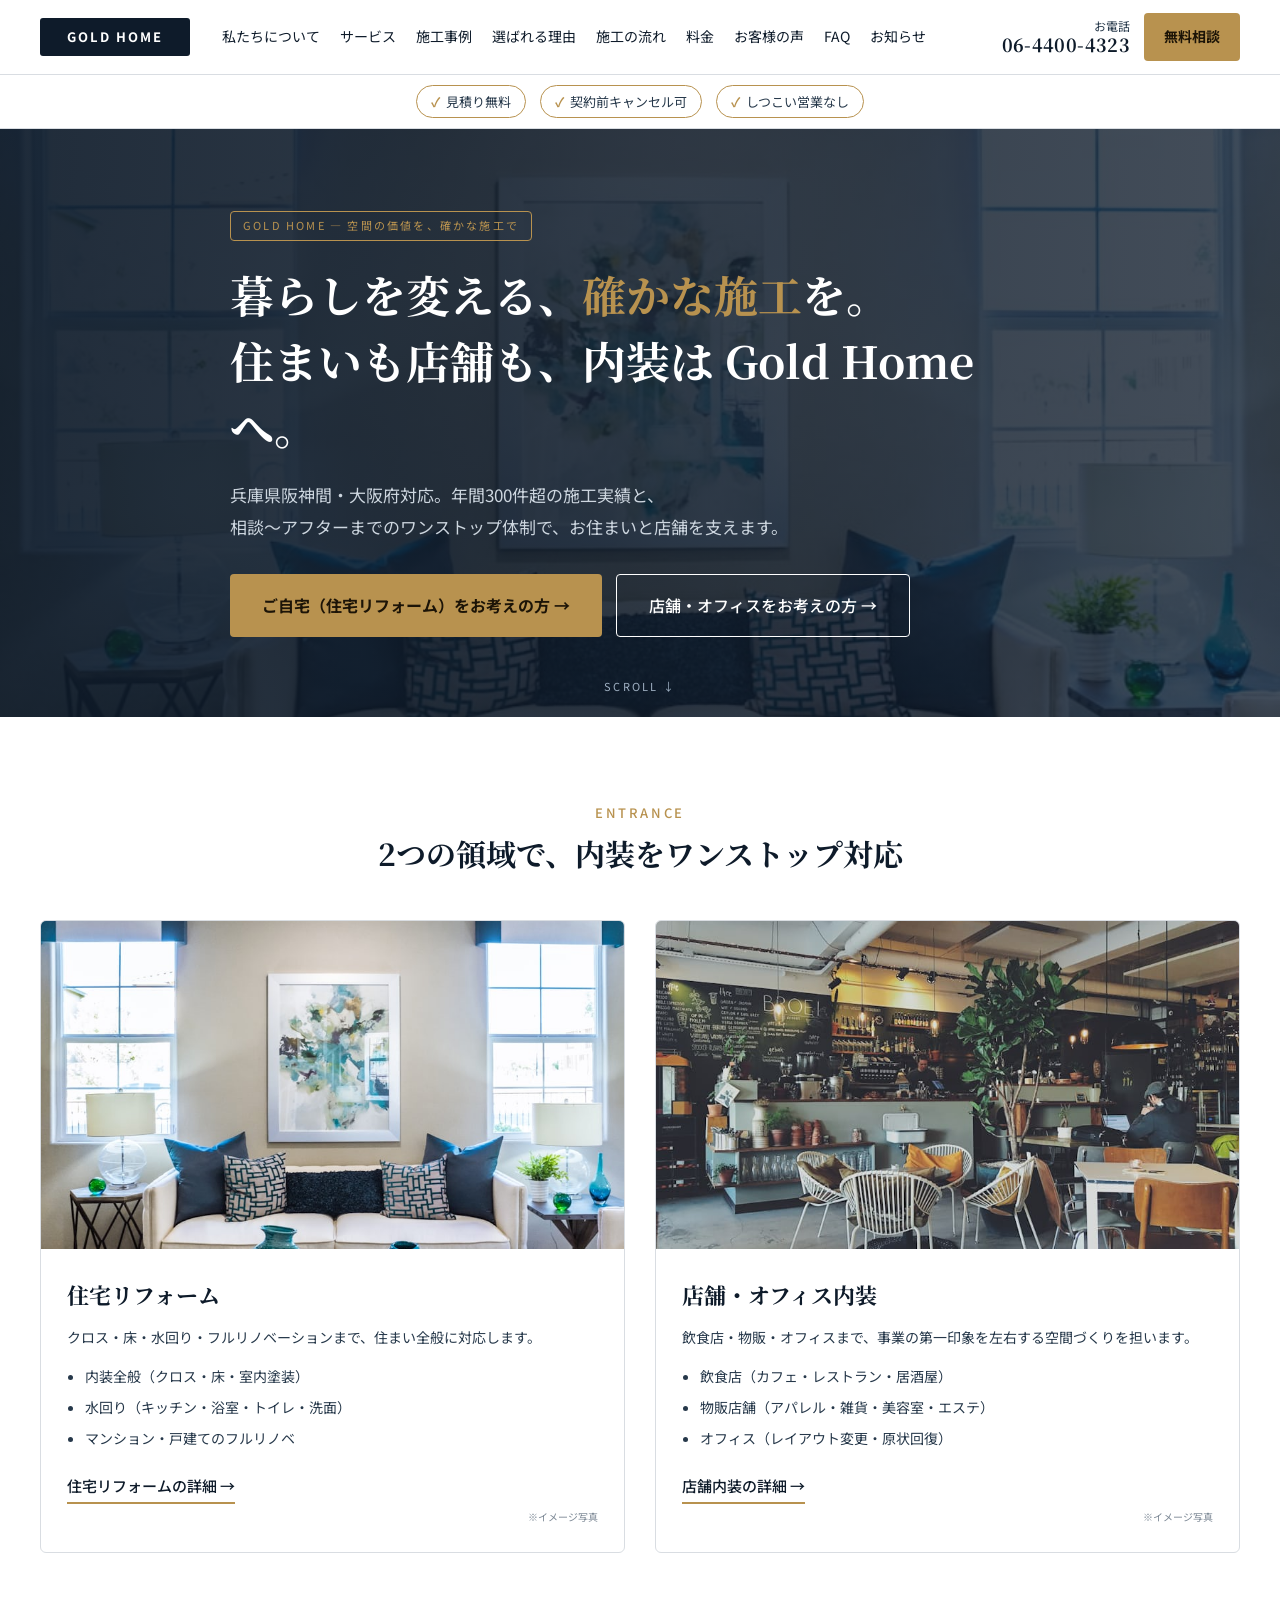
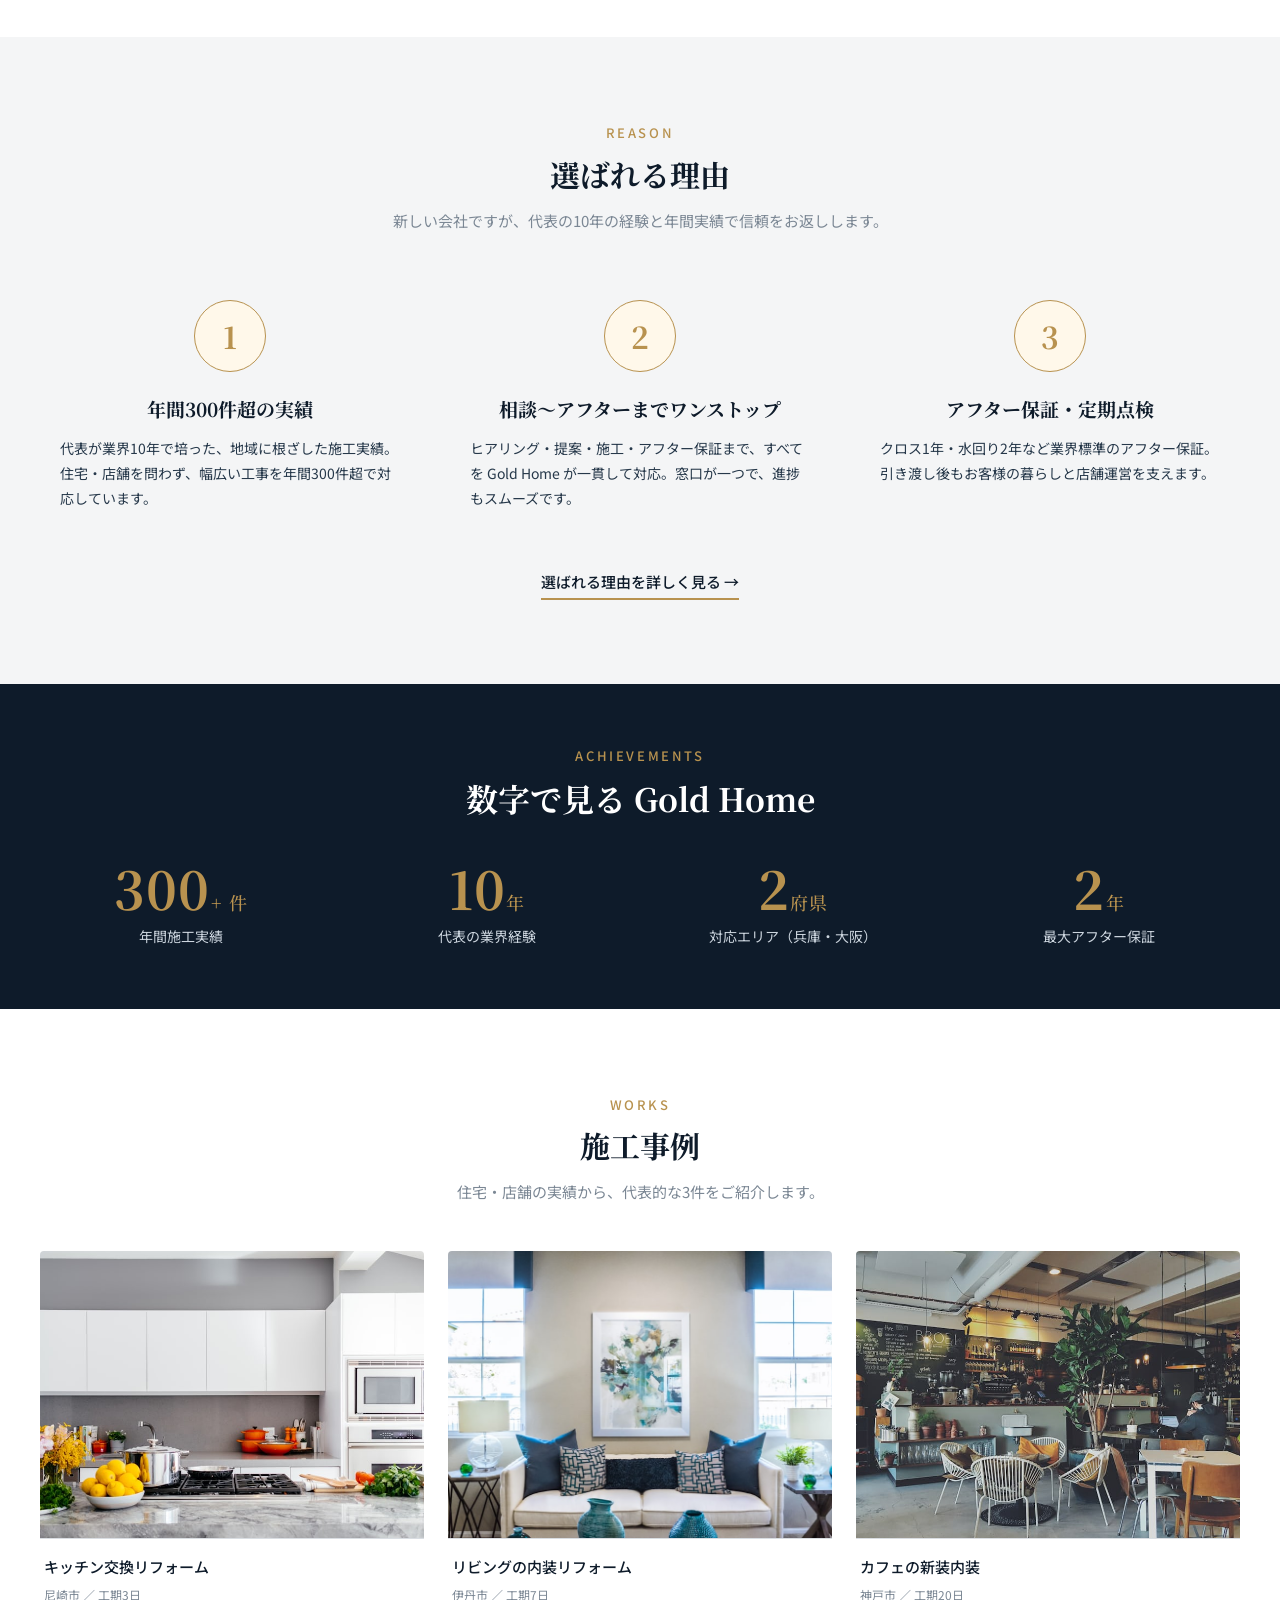
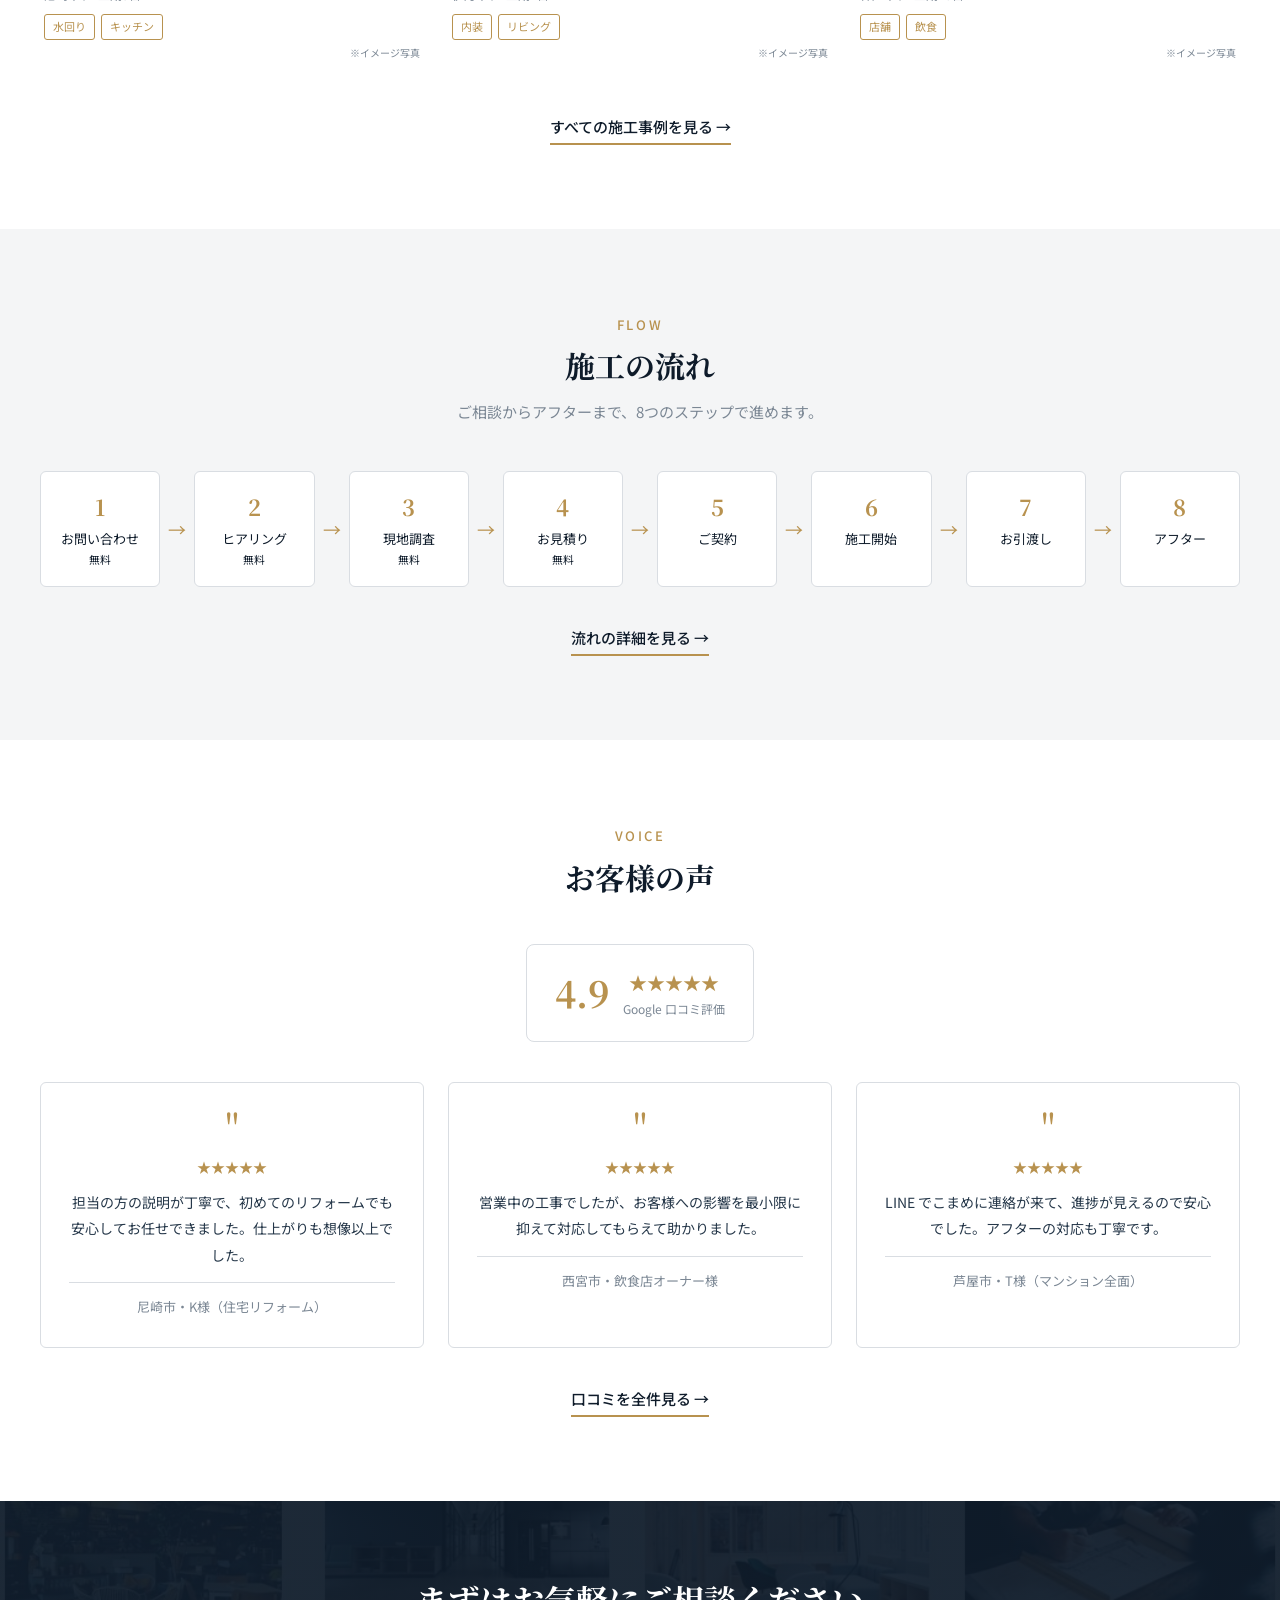
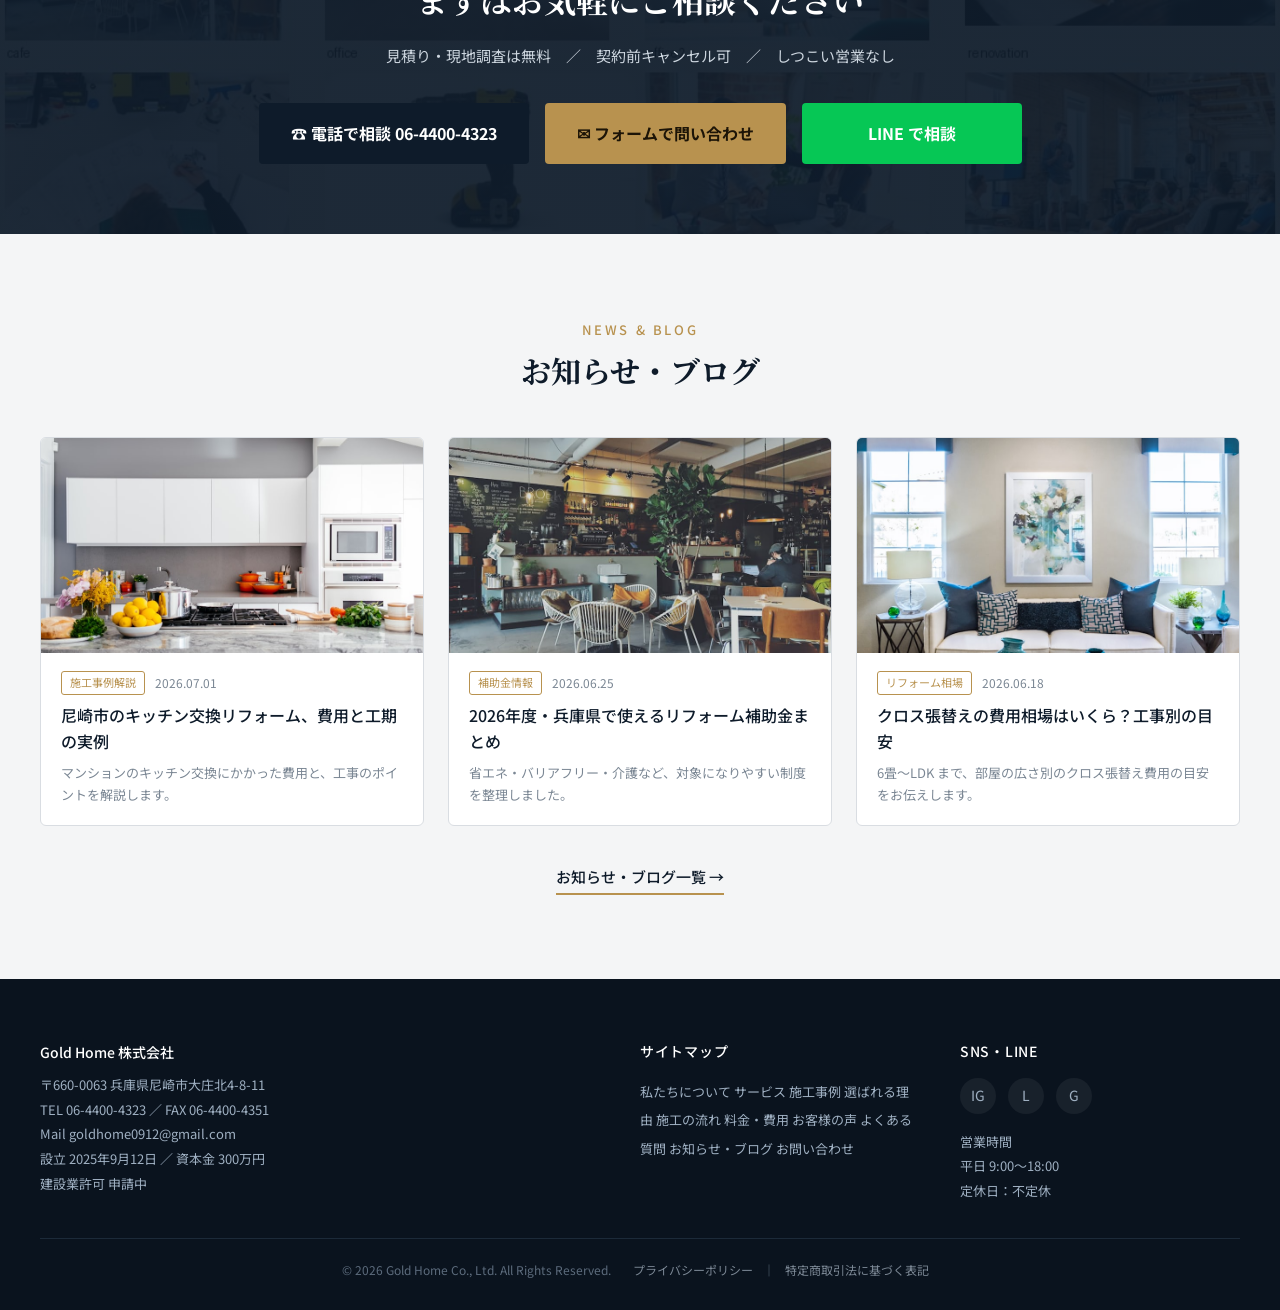
==== index.html @ e2e4e7e5 "Add Gold Home コーポレートサイト 初稿（13ページ） 案A「実績重厚型」デザインを採用し、ヒアリング結果をもとに以下の13ページを実装：  - TOP（index.html） — 玄関ペ" ====
<!DOCTYPE html>
<html lang="ja">
<head>
<meta charset="UTF-8">
<meta name="viewport" content="width=device-width, initial-scale=1.0">
<title>Gold Home株式会社｜兵庫・大阪の内装リフォーム｜年間300件の実績</title>
<meta name="description" content="尼崎・阪神間・大阪の住宅リフォーム／店舗内装。年間300件超の実績と、相談〜アフターまでワンストップ対応。無料相談・見積り。">
<link rel="preconnect" href="https://fonts.googleapis.com">
<link rel="preconnect" href="https://fonts.gstatic.com" crossorigin>
<link href="https://fonts.googleapis.com/css2?family=Noto+Sans+JP:wght@400;500;700&family=Noto+Serif+JP:wght@500;700&display=swap" rel="stylesheet">
<link rel="stylesheet" href="css/common.css">
</head>
<body>

<!-- ===== ヘッダー ===== -->
<header>
  <div class="wrap nav">
    <a href="index.html" class="logo">GOLD HOME</a>
    <ul>
      <li><a href="about.html">私たちについて</a></li>
      <li><a href="service.html">サービス</a></li>
      <li><a href="works.html">施工事例</a></li>
      <li><a href="reason.html">選ばれる理由</a></li>
      <li><a href="flow.html">施工の流れ</a></li>
      <li><a href="price.html">料金</a></li>
      <li><a href="voice.html">お客様の声</a></li>
      <li><a href="faq.html">FAQ</a></li>
      <li><a href="blog.html">お知らせ</a></li>
    </ul>
    <div class="right">
      <div class="tel">お電話<b>06-4400-4323</b></div>
      <a class="btn" href="contact.html">無料相談</a>
      <button class="hamburger" aria-label="メニュー">☰</button>
    </div>
  </div>
</header>
<div class="badges"><div class="wrap"><span class="badge">見積り無料</span><span class="badge">契約前キャンセル可</span><span class="badge">しつこい営業なし</span></div></div>

<!-- ===== ① Hero ===== -->
<section class="hero">
  <div class="bg" style="background-image:url('images/01_hero/hero_A_住宅リビング_主候補.jpg')"></div>
  <div class="wrap inner">
    <span class="tag">GOLD HOME — 空間の価値を、確かな施工で</span>
    <h1 class="serif">暮らしを変える、<span>確かな施工</span>を。<br>住まいも店舗も、内装は Gold Home へ。</h1>
    <p>兵庫県阪神間・大阪府対応。年間300件超の施工実績と、<br>相談〜アフターまでのワンストップ体制で、お住まいと店舗を支えます。</p>
    <div class="cta">
      <a class="btn lg" href="service.html#residential">ご自宅（住宅リフォーム）をお考えの方 →</a>
      <a class="btn ghost lg" href="service.html#commercial">店舗・オフィスをお考えの方 →</a>
    </div>
  </div>
  <div class="scrollcue">SCROLL ↓</div>
</section>

<!-- ===== ② 2つの入口ナビ ===== -->
<section class="blk">
  <div class="wrap">
    <div class="head"><span class="en">ENTRANCE</span><h2 class="serif">2つの領域で、内装をワンストップ対応</h2></div>
    <div class="grid2">
      <a href="service.html#residential" class="svc" style="display:block;color:inherit">
        <img src="images/04_service/service_住宅_カバー.jpg" alt="住宅リフォームのイメージ">
        <div class="body">
          <h3>住宅リフォーム</h3>
          <p>クロス・床・水回り・フルリノベーションまで、住まい全般に対応します。</p>
          <ul>
            <li>内装全般（クロス・床・室内塗装）</li>
            <li>水回り（キッチン・浴室・トイレ・洗面）</li>
            <li>マンション・戸建てのフルリノベ</li>
          </ul>
          <span class="link-more">住宅リフォームの詳細 →</span>
          <em class="img-note">※イメージ写真</em>
        </div>
      </a>
      <a href="service.html#commercial" class="svc" style="display:block;color:inherit">
        <img src="images/04_service/service_店舗_カバー.jpg" alt="店舗内装のイメージ">
        <div class="body">
          <h3>店舗・オフィス内装</h3>
          <p>飲食店・物販・オフィスまで、事業の第一印象を左右する空間づくりを担います。</p>
          <ul>
            <li>飲食店（カフェ・レストラン・居酒屋）</li>
            <li>物販店舗（アパレル・雑貨・美容室・エステ）</li>
            <li>オフィス（レイアウト変更・原状回復）</li>
          </ul>
          <span class="link-more">店舗内装の詳細 →</span>
          <em class="img-note">※イメージ写真</em>
        </div>
      </a>
    </div>
  </div>
</section>

<!-- ===== ③ 選ばれる理由ダイジェスト ===== -->
<section class="blk alt">
  <div class="wrap">
    <div class="head"><span class="en">REASON</span><h2 class="serif">選ばれる理由</h2><p>新しい会社ですが、代表の10年の経験と年間実績で信頼をお返しします。</p></div>
    <div class="reasons">
      <div class="reason">
        <div class="ic">1</div>
        <h3>年間300件超の実績</h3>
        <p>代表が業界10年で培った、地域に根ざした施工実績。住宅・店舗を問わず、幅広い工事を年間300件超で対応しています。</p>
      </div>
      <div class="reason">
        <div class="ic">2</div>
        <h3>相談〜アフターまでワンストップ</h3>
        <p>ヒアリング・提案・施工・アフター保証まで、すべてを Gold Home が一貫して対応。窓口が一つで、進捗もスムーズです。</p>
      </div>
      <div class="reason">
        <div class="ic">3</div>
        <h3>アフター保証・定期点検</h3>
        <p>クロス1年・水回り2年など業界標準のアフター保証。引き渡し後もお客様の暮らしと店舗運営を支えます。</p>
      </div>
    </div>
    <div class="tc mt-lg"><a class="link-more" href="reason.html">選ばれる理由を詳しく見る →</a></div>
  </div>
</section>

<!-- ===== ④ 数字で見る Gold Home ===== -->
<section class="cta-block" style="padding:60px 0">
  <div class="wrap" style="text-align:center">
    <div class="head" style="margin-bottom:38px"><span class="en">ACHIEVEMENTS</span><h2 class="serif">数字で見る Gold Home</h2></div>
    <div class="stats">
      <div><div class="n">300<small>+ 件</small></div><div class="l">年間施工実績</div></div>
      <div><div class="n">10<small>年</small></div><div class="l">代表の業界経験</div></div>
      <div><div class="n">2<small>府県</small></div><div class="l">対応エリア（兵庫・大阪）</div></div>
      <div><div class="n">2<small>年</small></div><div class="l">最大アフター保証</div></div>
    </div>
  </div>
</section>

<!-- ===== ⑤ 施工事例ピックアップ ===== -->
<section class="blk">
  <div class="wrap">
    <div class="head"><span class="en">WORKS</span><h2 class="serif">施工事例</h2><p>住宅・店舗の実績から、代表的な3件をご紹介します。</p></div>
    <div class="grid3">
      <a href="works.html" class="work">
        <img src="images/02_works_住宅/works_住宅01_キッチンリフォーム.jpg" alt="キッチンリフォーム事例">
        <div class="cap">
          <b>キッチン交換リフォーム</b>
          <div class="meta">尼崎市 ／ 工期3日</div>
          <div class="tags"><span>水回り</span><span>キッチン</span></div>
          <em class="img-note">※イメージ写真</em>
        </div>
      </a>
      <a href="works.html" class="work">
        <img src="images/02_works_住宅/works_住宅04_リビング内装.jpg" alt="リビング内装事例">
        <div class="cap">
          <b>リビングの内装リフォーム</b>
          <div class="meta">伊丹市 ／ 工期7日</div>
          <div class="tags"><span>内装</span><span>リビング</span></div>
          <em class="img-note">※イメージ写真</em>
        </div>
      </a>
      <a href="works.html" class="work">
        <img src="images/03_works_店舗/works_店舗01_カフェ内装.jpg" alt="カフェ内装事例">
        <div class="cap">
          <b>カフェの新装内装</b>
          <div class="meta">神戸市 ／ 工期20日</div>
          <div class="tags"><span>店舗</span><span>飲食</span></div>
          <em class="img-note">※イメージ写真</em>
        </div>
      </a>
    </div>
    <div class="tc mt-lg"><a class="link-more" href="works.html">すべての施工事例を見る →</a></div>
  </div>
</section>

<!-- ===== ⑥ 施工の流れダイジェスト ===== -->
<section class="blk alt">
  <div class="wrap">
    <div class="head"><span class="en">FLOW</span><h2 class="serif">施工の流れ</h2><p>ご相談からアフターまで、8つのステップで進めます。</p></div>
    <div class="flow-mini">
      <div class="step"><span class="no">1</span>お問い合わせ<br><small>無料</small></div><div class="arw">→</div>
      <div class="step"><span class="no">2</span>ヒアリング<br><small>無料</small></div><div class="arw">→</div>
      <div class="step"><span class="no">3</span>現地調査<br><small>無料</small></div><div class="arw">→</div>
      <div class="step"><span class="no">4</span>お見積り<br><small>無料</small></div><div class="arw">→</div>
      <div class="step"><span class="no">5</span>ご契約</div><div class="arw">→</div>
      <div class="step"><span class="no">6</span>施工開始</div><div class="arw">→</div>
      <div class="step"><span class="no">7</span>お引渡し</div><div class="arw">→</div>
      <div class="step"><span class="no">8</span>アフター</div>
    </div>
    <div class="tc mt-lg"><a class="link-more" href="flow.html">流れの詳細を見る →</a></div>
  </div>
</section>

<!-- ===== ⑦ お客様の声抜粋 ===== -->
<section class="blk">
  <div class="wrap tc">
    <div class="head"><span class="en">VOICE</span><h2 class="serif">お客様の声</h2></div>
    <div class="g-rating">
      <span class="score">4.9</span>
      <div>
        <div class="stars">★★★★★</div>
        <div class="lbl">Google 口コミ評価</div>
      </div>
    </div>
    <div class="grid3">
      <div class="voice">
        <div class="q">"</div>
        <div class="stars">★★★★★</div>
        <p>担当の方の説明が丁寧で、初めてのリフォームでも安心してお任せできました。仕上がりも想像以上でした。</p>
        <div class="who">尼崎市・K様（住宅リフォーム）</div>
      </div>
      <div class="voice">
        <div class="q">"</div>
        <div class="stars">★★★★★</div>
        <p>営業中の工事でしたが、お客様への影響を最小限に抑えて対応してもらえて助かりました。</p>
        <div class="who">西宮市・飲食店オーナー様</div>
      </div>
      <div class="voice">
        <div class="q">"</div>
        <div class="stars">★★★★★</div>
        <p>LINE でこまめに連絡が来て、進捗が見えるので安心でした。アフターの対応も丁寧です。</p>
        <div class="who">芦屋市・T様（マンション全面）</div>
      </div>
    </div>
    <div class="mt-lg"><a class="link-more" href="voice.html">口コミを全件見る →</a></div>
  </div>
</section>

<!-- ===== ⑧ 大型CTAブロック ===== -->
<section class="cta-block">
  <div class="bg" style="background-image:url('images/07_contact/contact_CTAブロック背景.jpg')"></div>
  <div class="wrap">
    <h2>まずはお気軽にご相談ください</h2>
    <p class="sub">見積り・現地調査は無料　／　契約前キャンセル可　／　しつこい営業なし</p>
    <div class="row">
      <a class="btn dk lg" href="tel:0664004323">☎ 電話で相談 06-4400-4323</a>
      <a class="btn lg" href="contact.html">✉ フォームで問い合わせ</a>
      <a class="btn line lg" href="#" onclick="return false">LINE で相談</a>
    </div>
  </div>
</section>

<!-- ===== ⑨ お知らせ最新3件 ===== -->
<section class="blk alt">
  <div class="wrap">
    <div class="head"><span class="en">NEWS & BLOG</span><h2 class="serif">お知らせ・ブログ</h2></div>
    <div class="grid3">
      <a href="blog.html" class="post">
        <div class="ph" style="background:url('images/02_works_住宅/works_住宅01_キッチンリフォーム.jpg') center/cover"></div>
        <div class="body">
          <div class="meta"><span class="cat">施工事例解説</span><span>2026.07.01</span></div>
          <h3>尼崎市のキッチン交換リフォーム、費用と工期の実例</h3>
          <p>マンションのキッチン交換にかかった費用と、工事のポイントを解説します。</p>
        </div>
      </a>
      <a href="blog.html" class="post">
        <div class="ph" style="background:url('images/03_works_店舗/works_店舗01_カフェ内装.jpg') center/cover"></div>
        <div class="body">
          <div class="meta"><span class="cat">補助金情報</span><span>2026.06.25</span></div>
          <h3>2026年度・兵庫県で使えるリフォーム補助金まとめ</h3>
          <p>省エネ・バリアフリー・介護など、対象になりやすい制度を整理しました。</p>
        </div>
      </a>
      <a href="blog.html" class="post">
        <div class="ph" style="background:url('images/02_works_住宅/works_住宅04_リビング内装.jpg') center/cover"></div>
        <div class="body">
          <div class="meta"><span class="cat">リフォーム相場</span><span>2026.06.18</span></div>
          <h3>クロス張替えの費用相場はいくら？工事別の目安</h3>
          <p>6畳〜LDK まで、部屋の広さ別のクロス張替え費用の目安をお伝えします。</p>
        </div>
      </a>
    </div>
    <div class="tc mt-lg"><a class="link-more" href="blog.html">お知らせ・ブログ一覧 →</a></div>
  </div>
</section>

<!-- ===== フッター ===== -->
<footer>
  <div class="wrap">
    <div class="fcols">
      <div class="co">
        <b>Gold Home 株式会社</b>
        〒660-0063 兵庫県尼崎市大庄北4-8-11<br>
        TEL 06-4400-4323 ／ FAX 06-4400-4351<br>
        Mail goldhome0912@gmail.com<br>
        設立 2025年9月12日 ／ 資本金 300万円<br>
        建設業許可 申請中
      </div>
      <div>
        <h4>サイトマップ</h4>
        <a href="about.html">私たちについて</a>
        <a href="service.html">サービス</a>
        <a href="works.html">施工事例</a>
        <a href="reason.html">選ばれる理由</a>
        <a href="flow.html">施工の流れ</a>
        <a href="price.html">料金・費用</a>
        <a href="voice.html">お客様の声</a>
        <a href="faq.html">よくある質問</a>
        <a href="blog.html">お知らせ・ブログ</a>
        <a href="contact.html">お問い合わせ</a>
      </div>
      <div>
        <h4>SNS・LINE</h4>
        <div class="sns">
          <a href="#" aria-label="Instagram">IG</a>
          <a href="#" aria-label="LINE">L</a>
          <a href="#" aria-label="Google">G</a>
        </div>
        <p style="margin-top:16px;line-height:1.9">営業時間<br>平日 9:00〜18:00<br>定休日：不定休</p>
      </div>
    </div>
    <div class="copy">© 2026 Gold Home Co., Ltd. All Rights Reserved.　<a href="privacy.html">プライバシーポリシー</a>｜<a href="tokutei.html">特定商取引法に基づく表記</a></div>
  </div>
</footer>

<!-- ===== スマホ追従CTAバー ===== -->
<div class="mobile-cta">
  <div class="row">
    <a href="tel:0664004323"><b>☎</b>電話</a>
    <a href="#" class="line" onclick="return false"><b>L</b>LINE</a>
    <a href="contact.html" class="form"><b>✉</b>フォーム</a>
  </div>
</div>

</body>
</html>
---- css/common.css ----
/* ==========================================================================
   Gold Home 株式会社 コーポレートサイト 共通スタイル
   案A 実績重厚型（ダークネイビー × シャンパンゴールド × 和文セリフ）
   ========================================================================== */

/* -------------------------- 1. CSS 変数 ---------------------------------- */
:root{
  --ink:      #0e1b2a;
  --ink2:     #26384a;
  --ink3:     #0a131e;
  --gold:     #b8924f;
  --gold-lt:  #d4b075;
  --line:     #d9dde2;
  --ph:       #e7e9ec;
  --ph2:      #dfe2e6;
  --muted:    #7b8794;
  --bg:       #ffffff;
  --bg-alt:   #f4f5f6;
  --line-fw: 'Noto Sans JP', 'Hiragino Kaku Gothic ProN', 'Yu Gothic', sans-serif;
  --serif-fw: 'Noto Serif JP', 'Hiragino Mincho ProN', 'Yu Mincho', serif;
  --wrap:     1280px;
  --pad-sec-pc: 84px;
  --pad-sec-sp: 54px;
  --header-h: 74px;
}

/* -------------------------- 2. リセット ---------------------------------- */
*{box-sizing:border-box;margin:0;padding:0}
html{scroll-behavior:smooth}
body{
  font-family:var(--line-fw);
  color:var(--ink);
  background:var(--bg);
  line-height:1.8;
  font-size:16px;
  -webkit-font-smoothing:antialiased;
  padding-bottom:0;
}
img{max-width:100%;display:block;height:auto}
a{color:inherit;text-decoration:none}
ul,ol{list-style:none}
button{cursor:pointer;font-family:inherit;border:none;background:none}
.serif{font-family:var(--serif-fw)}
.gold{color:var(--gold)}

/* -------------------------- 3. コンテナ ---------------------------------- */
.wrap{max-width:var(--wrap);margin:0 auto;padding:0 40px}

/* -------------------------- 4. ヘッダー ---------------------------------- */
header{
  position:sticky;top:0;z-index:30;
  background:var(--bg);border-bottom:1px solid var(--line);
}
.nav{display:flex;align-items:center;gap:24px;height:var(--header-h)}
.logo{
  width:150px;height:38px;
  background:var(--ink);color:#fff;
  display:flex;align-items:center;justify-content:center;
  font-size:13px;letter-spacing:.15em;font-weight:700;
  border-radius:3px;
}
.nav ul{display:flex;gap:20px;margin-left:8px;font-size:14px}
.nav ul a{transition:color .2s}
.nav ul a:hover{color:var(--gold)}
.nav .right{margin-left:auto;display:flex;align-items:center;gap:14px}
.tel{font-size:12px;color:var(--ink2);text-align:right;line-height:1.3}
.tel b{font-size:18px;font-family:var(--serif-fw);letter-spacing:.02em;display:block;color:var(--ink)}

/* -------------------------- 5. ボタン ------------------------------------ */
.btn{
  display:inline-flex;align-items:center;justify-content:center;gap:6px;
  background:var(--gold);color:#1c1407;font-weight:700;font-size:14px;
  padding:11px 20px;border-radius:4px;text-decoration:none;
  transition:background .2s,transform .1s;
}
.btn:hover{background:var(--gold-lt);transform:translateY(-1px)}
.btn.dk{background:var(--ink);color:#fff}
.btn.dk:hover{background:var(--ink2)}
.btn.ghost{background:transparent;border:1px solid #fff;color:#fff;font-weight:500}
.btn.ghost:hover{background:rgba(255,255,255,.1);transform:none}
.btn.line{background:#06c755;color:#fff}
.btn.line:hover{background:#05b34c}
.btn.lg{font-size:16px;padding:16px 32px}

/* -------------------------- 6. 安心バッジ帯 ------------------------------ */
.badges{background:var(--bg);border-bottom:1px solid var(--line);padding:10px 0}
.badges .wrap{display:flex;gap:14px;justify-content:center;flex-wrap:wrap}
.badge{
  display:inline-flex;align-items:center;gap:6px;
  font-size:13px;color:var(--ink2);
  border:1px solid var(--gold);border-radius:20px;
  padding:4px 14px;background:#fff;
}
.badge::before{content:"✓";color:var(--gold);font-weight:700}

/* -------------------------- 7. パンくずリスト ---------------------------- */
.crumb{background:var(--bg-alt);padding:10px 0}
.crumb .wrap{display:flex;gap:8px;font-size:13px;color:var(--muted)}
.crumb a{color:var(--muted)}
.crumb a:hover{color:var(--ink)}
.crumb .sep{color:var(--line)}

/* -------------------------- 8. セクション -------------------------------- */
section.blk{background:var(--bg);padding:var(--pad-sec-pc) 0}
section.blk.alt{background:var(--bg-alt)}
section.blk.dk{background:var(--ink);color:#fff}

.head{text-align:center;margin-bottom:46px}
.head .en{display:block;color:var(--gold);font-size:13px;letter-spacing:.2em;margin-bottom:8px;font-weight:500}
.head h2{font-size:30px;font-weight:700;font-family:var(--serif-fw);line-height:1.4}
.head p{margin-top:12px;color:var(--muted);font-size:15px}
.dk .head h2,.dk h3{color:#fff}

/* -------------------------- 9. Hero ------------------------------------- */
.hero{
  position:relative;background:var(--ink);color:#fff;
  min-height:560px;display:flex;align-items:center;overflow:hidden;
}
.hero .bg{
  position:absolute;inset:0;
  background-size:cover;background-position:center;
  opacity:.5;
}
.hero::after{
  content:"";position:absolute;inset:0;
  background:linear-gradient(90deg,rgba(14,27,42,.85) 0%,rgba(14,27,42,.55) 100%);
  z-index:1;
}
.hero .inner{position:relative;z-index:2;padding:80px 0;max-width:820px}
.hero .tag{display:inline-block;font-size:11px;letter-spacing:.2em;color:var(--gold);border:1px solid var(--gold);border-radius:4px;padding:4px 12px;margin-bottom:20px}
.hero h1{font-size:44px;line-height:1.5;font-weight:700;margin-bottom:20px;font-family:var(--serif-fw)}
.hero h1 span{color:var(--gold)}
.hero p{font-size:17px;color:#cdd6df;margin-bottom:30px;line-height:1.9}
.hero .cta{display:flex;gap:14px;flex-wrap:wrap}
.scrollcue{position:absolute;bottom:20px;left:50%;transform:translateX(-50%);font-size:11px;color:#9fb0c2;z-index:2;letter-spacing:.2em}

/* -------------------------- 10. 下層ページ ヘッダー --------------------- */
.page-head{background:var(--ink);color:#fff;padding:60px 0 50px;text-align:center}
.page-head .en{display:block;color:var(--gold);font-size:13px;letter-spacing:.2em;margin-bottom:10px}
.page-head h1{font-family:var(--serif-fw);font-size:36px;font-weight:700}
.page-head p{color:#cdd6df;margin-top:14px;font-size:15px}

/* -------------------------- 11. カード系（事例・サービス） -------------- */
.tabs{display:flex;gap:10px;justify-content:center;margin-bottom:28px;flex-wrap:wrap}
.tabs button{
  font-size:14px;padding:8px 22px;
  border:1px solid var(--line);border-radius:30px;
  color:var(--muted);background:#fff;
}
.tabs button.on{background:var(--ink);color:#fff;border-color:var(--ink)}

.grid3{display:grid;grid-template-columns:repeat(3,1fr);gap:24px}
.grid2{display:grid;grid-template-columns:1fr 1fr;gap:30px}
.grid4{display:grid;grid-template-columns:repeat(4,1fr);gap:20px}

.work{background:#fff;border-radius:4px;overflow:hidden;transition:transform .2s,box-shadow .2s}
.work:hover{transform:translateY(-3px);box-shadow:0 8px 24px rgba(0,0,0,.08)}
.work .ph,.work img{aspect-ratio:4/3;object-fit:cover;width:100%;background:var(--ph);border-bottom:1px solid var(--line)}
.work .cap{padding:14px 4px}
.work .cap b{display:block;color:var(--ink);font-size:15px;font-weight:500;margin-bottom:4px}
.work .cap .meta{font-size:12px;color:var(--muted)}
.work .cap .tags{margin-top:8px;display:flex;gap:6px;flex-wrap:wrap}
.work .cap .tags span{font-size:11px;color:var(--gold);border:1px solid var(--gold);padding:2px 8px;border-radius:3px}

.img-note{display:block;font-size:10px;color:var(--muted);text-align:right;margin-top:4px;font-style:normal}

.svc{border:1px solid var(--line);border-radius:6px;overflow:hidden;background:#fff}
.svc img{width:100%;aspect-ratio:16/9;object-fit:cover}
.svc .body{padding:26px}
.svc h3{font-size:22px;margin-bottom:10px;font-family:var(--serif-fw)}
.svc p{font-size:14px;color:var(--ink2);margin-bottom:12px}
.svc ul{margin:14px 0 20px 18px;color:var(--ink2);font-size:14px;list-style:disc}
.svc ul li{margin-bottom:6px}

/* -------------------------- 12. 選ばれる理由 ---------------------------- */
.reasons{display:grid;grid-template-columns:repeat(3,1fr);gap:30px}
.reason{text-align:center;padding:20px}
.reason .ic{
  width:72px;height:72px;border-radius:50%;
  background:#fff8ea;border:1px solid var(--gold);
  display:flex;align-items:center;justify-content:center;
  margin:0 auto 20px;color:var(--gold);font-size:30px;
  font-family:var(--serif-fw);font-weight:700;
}
.reason h3{font-size:19px;margin-bottom:10px;font-family:var(--serif-fw)}
.reason p{font-size:14px;color:var(--ink2);text-align:left}

/* -------------------------- 13. 数字帯 ---------------------------------- */
.stats{display:grid;grid-template-columns:repeat(4,1fr);gap:24px;text-align:center}
.stats .n{font-family:var(--serif-fw);font-size:52px;color:var(--gold);font-weight:700;line-height:1.1;letter-spacing:.02em}
.stats .n small{font-size:18px;color:var(--gold);font-weight:500}
.stats .l{font-size:14px;color:#cdd6df;margin-top:8px}

/* -------------------------- 14. 施工の流れ ------------------------------ */
.flow-mini{display:flex;gap:8px;align-items:stretch;flex-wrap:wrap}
.flow-mini .step{
  flex:1;min-width:110px;background:#fff;border:1px solid var(--line);
  border-radius:6px;padding:18px 8px;text-align:center;font-size:13px;line-height:1.5;
}
.flow-mini .step .no{display:block;font-family:var(--serif-fw);color:var(--gold);font-size:22px;font-weight:700;margin-bottom:6px}
.flow-mini .arw{display:flex;align-items:center;color:var(--gold);font-size:18px;flex:0 0 auto}

.flow-full{display:flex;flex-direction:column;gap:34px}
.flow-item{
  display:grid;grid-template-columns:1fr 1fr;gap:40px;
  align-items:center;
}
.flow-item.rev{grid-template-columns:1fr 1fr}
.flow-item.rev .flow-body{order:2}
.flow-item.rev .flow-media{order:1}
.flow-media img{width:100%;aspect-ratio:16/9;object-fit:cover;border-radius:6px}
.flow-body .no{display:inline-block;background:var(--gold);color:#fff;font-family:var(--serif-fw);font-weight:700;padding:6px 16px;border-radius:20px;font-size:14px;margin-bottom:12px}
.flow-body h3{font-size:22px;font-family:var(--serif-fw);margin-bottom:10px}
.flow-body .meta{display:flex;gap:14px;font-size:13px;color:var(--muted);margin-bottom:12px;flex-wrap:wrap}
.flow-body .meta span::before{content:"● ";color:var(--gold)}
.flow-body .free{background:var(--gold);color:#fff;padding:2px 8px;font-size:11px;border-radius:3px;margin-left:4px}
.flow-body p{font-size:14px;color:var(--ink2);margin-bottom:6px}
.flow-cols{display:grid;grid-template-columns:1fr 1fr;gap:14px;margin-top:12px;font-size:13px}
.flow-cols div{background:#f9f7f0;border-left:3px solid var(--gold);padding:10px 14px}
.flow-cols b{color:var(--gold);display:block;font-size:12px;margin-bottom:4px}

.trust-set{display:flex;gap:16px;justify-content:center;flex-wrap:wrap;margin-bottom:40px}
.trust-set span{
  display:inline-flex;align-items:center;gap:6px;
  background:#fff;border:1px solid var(--gold);border-radius:30px;
  padding:8px 20px;font-size:14px;color:var(--ink);font-weight:500;
}
.trust-set span::before{content:"◆";color:var(--gold)}

/* -------------------------- 15. お客様の声 ------------------------------ */
.voice{background:#fff;border:1px solid var(--line);border-radius:6px;padding:28px;height:100%}
.voice .q{color:var(--gold);font-size:36px;font-family:var(--serif-fw);line-height:1;margin-bottom:8px}
.voice p{font-size:14px;color:var(--ink2);margin-bottom:14px;line-height:1.9}
.voice .who{font-size:13px;color:var(--muted);border-top:1px solid var(--line);padding-top:12px}
.voice .stars{color:var(--gold);font-size:14px;margin-bottom:8px}

.g-rating{
  display:inline-flex;align-items:center;gap:14px;
  background:#fff;border:1px solid var(--line);border-radius:8px;
  padding:16px 28px;margin-bottom:40px;
}
.g-rating .score{font-family:var(--serif-fw);font-size:36px;font-weight:700;color:var(--gold)}
.g-rating .stars{color:var(--gold);font-size:18px}
.g-rating .lbl{font-size:12px;color:var(--muted)}

/* -------------------------- 16. 価格カード ----------------------------- */
.price-grid{display:grid;grid-template-columns:repeat(4,1fr);gap:16px}
.price-card{background:#fff;border:1px solid var(--line);border-radius:6px;padding:22px 20px;border-top:3px solid var(--gold)}
.price-card .label{font-size:13px;color:var(--muted);margin-bottom:6px}
.price-card h3{font-size:16px;font-weight:500;margin-bottom:14px;color:var(--ink)}
.price-card .val{font-family:var(--serif-fw);font-size:20px;color:var(--gold);font-weight:700}
.price-card .val small{font-size:12px;color:var(--muted);font-family:var(--line-fw);font-weight:400;margin-left:2px}
.price-note{text-align:center;margin-top:28px;color:var(--muted);font-size:13px}

/* -------------------------- 17. FAQ ------------------------------------ */
.faq-list{max-width:840px;margin:0 auto}
details.faq{
  background:#fff;border:1px solid var(--line);border-radius:6px;
  margin-bottom:12px;overflow:hidden;
}
details.faq summary{
  padding:18px 26px 18px 22px;font-size:15px;font-weight:500;
  cursor:pointer;list-style:none;
  position:relative;padding-right:50px;
}
details.faq summary::-webkit-details-marker{display:none}
details.faq summary::before{content:"Q";color:var(--gold);font-family:var(--serif-fw);font-weight:700;font-size:20px;margin-right:12px}
details.faq summary::after{
  content:"+";position:absolute;right:22px;top:50%;transform:translateY(-50%);
  color:var(--gold);font-size:22px;font-weight:300;
}
details.faq[open] summary::after{content:"−"}
details.faq .a{padding:0 26px 20px 52px;font-size:14px;color:var(--ink2);line-height:1.9;border-top:1px solid var(--line);padding-top:16px;margin-top:-1px}

/* -------------------------- 18. フォーム ------------------------------- */
.form-wrap{max-width:820px;margin:0 auto;background:#fff;border:1px solid var(--line);border-radius:8px;padding:36px}
.form-row{margin-bottom:22px}
.form-row label{display:block;font-size:14px;font-weight:500;margin-bottom:8px}
.form-row .req{color:#c93a3a;font-size:11px;margin-left:6px;background:#fce8e8;padding:1px 6px;border-radius:2px}
.form-row .opt{color:var(--muted);font-size:11px;margin-left:6px;background:#eef;padding:1px 6px;border-radius:2px}
.form-row input[type=text],.form-row input[type=tel],.form-row input[type=email],.form-row select,.form-row textarea{
  width:100%;padding:12px 14px;border:1px solid var(--line);border-radius:4px;
  font-family:inherit;font-size:15px;background:#fff;
}
.form-row textarea{min-height:140px;resize:vertical}
.form-row input:focus,.form-row select:focus,.form-row textarea:focus{outline:none;border-color:var(--gold)}
.form-row .radios{display:flex;gap:20px;flex-wrap:wrap}
.form-row .radios label{font-weight:400;font-size:14px}
.form-row .radios input{margin-right:4px}
.form-submit{text-align:center;margin-top:30px}
.form-submit button{
  background:var(--gold);color:#fff;font-weight:700;font-size:16px;
  padding:16px 60px;border-radius:4px;
}
.form-submit button:hover{background:var(--gold-lt)}
.form-note{text-align:center;font-size:12px;color:var(--muted);margin-top:14px}

.contact-methods{display:grid;grid-template-columns:repeat(3,1fr);gap:20px;margin-bottom:50px}
.cm{background:#fff;border:1px solid var(--line);border-radius:8px;padding:26px;text-align:center;border-top:3px solid var(--gold)}
.cm h3{font-family:var(--serif-fw);font-size:19px;margin-bottom:8px}
.cm p{font-size:13px;color:var(--muted);margin-bottom:14px}
.cm .big{font-family:var(--serif-fw);font-size:24px;color:var(--gold);font-weight:700;margin-bottom:10px}
.cm .btn{width:100%}

/* -------------------------- 19. お悩みリスト --------------------------- */
.worries{display:grid;grid-template-columns:repeat(2,1fr);gap:14px;max-width:900px;margin:0 auto}
.worry{background:#fff;border:1px solid var(--line);border-radius:4px;padding:16px 20px;display:flex;align-items:center;gap:12px;font-size:14px}
.worry::before{content:"✓";color:var(--gold);font-weight:700;font-size:18px}

/* -------------------------- 20. 会社概要テーブル ----------------------- */
.info-table{width:100%;max-width:820px;margin:0 auto;border-collapse:collapse}
.info-table th,.info-table td{padding:16px 20px;text-align:left;border-bottom:1px solid var(--line);font-size:14px;vertical-align:top}
.info-table th{background:var(--bg-alt);width:180px;color:var(--ink2);font-weight:500}

.timeline{max-width:700px;margin:0 auto;position:relative;padding-left:30px}
.timeline::before{content:"";position:absolute;left:8px;top:8px;bottom:8px;width:2px;background:var(--gold)}
.timeline-item{position:relative;margin-bottom:26px;padding-left:20px}
.timeline-item::before{content:"";position:absolute;left:-27px;top:6px;width:14px;height:14px;border-radius:50%;background:var(--gold);border:3px solid #fff;box-shadow:0 0 0 1px var(--gold)}
.timeline-item .year{font-family:var(--serif-fw);color:var(--gold);font-weight:700;font-size:16px;margin-bottom:2px}
.timeline-item p{font-size:14px;color:var(--ink2)}

.president{display:grid;grid-template-columns:280px 1fr;gap:40px;align-items:start;max-width:920px;margin:0 auto}
.president img{width:100%;aspect-ratio:3/4;object-fit:cover;border-radius:6px}
.president .msg{font-size:15px;line-height:2;color:var(--ink2)}
.president .msg h3{font-family:var(--serif-fw);font-size:22px;color:var(--ink);margin-bottom:14px}
.president .name{margin-top:16px;font-weight:500;color:var(--ink)}
.president .name small{color:var(--muted);font-size:13px;margin-right:6px}

/* -------------------------- 21. ブログカード --------------------------- */
.post{background:#fff;border-radius:6px;overflow:hidden;border:1px solid var(--line);transition:transform .2s,box-shadow .2s}
.post:hover{transform:translateY(-3px);box-shadow:0 8px 24px rgba(0,0,0,.06)}
.post .ph,.post img{aspect-ratio:16/9;object-fit:cover;width:100%;background:var(--ph)}
.post .body{padding:18px 20px}
.post .meta{font-size:12px;color:var(--muted);margin-bottom:8px;display:flex;gap:10px;align-items:center}
.post .meta .cat{color:var(--gold);border:1px solid var(--gold);padding:1px 8px;border-radius:3px;font-size:11px}
.post h3{font-size:16px;line-height:1.6;font-weight:500;margin-bottom:8px}
.post p{font-size:13px;color:var(--muted);line-height:1.7}

/* -------------------------- 22. 大型CTAブロック ------------------------ */
.cta-block{
  position:relative;background:var(--ink);color:#fff;padding:70px 0;overflow:hidden;
}
.cta-block .bg{position:absolute;inset:0;background-size:cover;background-position:center;opacity:.25}
.cta-block::after{content:"";position:absolute;inset:0;background:linear-gradient(0deg,rgba(14,27,42,.75),rgba(14,27,42,.75));z-index:1}
.cta-block .wrap{position:relative;z-index:2;text-align:center}
.cta-block h2{font-family:var(--serif-fw);font-size:32px;margin-bottom:14px}
.cta-block .sub{color:#cdd6df;margin-bottom:34px;font-size:15px}
.cta-block .row{display:flex;gap:16px;justify-content:center;flex-wrap:wrap}
.cta-block .row .btn{min-width:220px}

/* -------------------------- 23. フッター ------------------------------- */
footer{background:var(--ink3);color:#9fb0c2;padding:60px 0 30px;font-size:13px}
.fcols{display:grid;grid-template-columns:2fr 1fr 1fr;gap:40px;margin-bottom:34px}
.fcols h4{color:#fff;font-size:14px;margin-bottom:14px;font-weight:500;letter-spacing:.05em}
.fcols a{color:#9fb0c2;line-height:2.2}
.fcols a:hover{color:var(--gold)}
.fcols .co{line-height:1.9}
.fcols .co b{color:#fff;font-weight:500;display:block;margin-bottom:8px;font-size:14px}
.fcols .sns{display:flex;gap:12px;margin-top:6px}
.fcols .sns a{
  width:36px;height:36px;background:rgba(255,255,255,.06);border-radius:50%;
  display:flex;align-items:center;justify-content:center;font-size:14px;
}
.fcols .sns a:hover{background:var(--gold);color:#fff}
.copy{border-top:1px solid #1c2a39;padding-top:20px;text-align:center;font-size:12px;color:#5c6b7c}
.copy a{margin:0 10px;color:#7b8794}
.copy a:hover{color:#fff}

/* -------------------------- 24. スマホ追従CTAバー ---------------------- */
.mobile-cta{
  display:none;
  position:fixed;bottom:0;left:0;right:0;z-index:40;
  background:#fff;border-top:1px solid var(--line);
  box-shadow:0 -2px 8px rgba(0,0,0,.06);
}
.mobile-cta .row{display:grid;grid-template-columns:1fr 1fr 1fr}
.mobile-cta a{
  display:flex;flex-direction:column;align-items:center;justify-content:center;
  padding:10px 4px;font-size:11px;color:var(--ink);text-decoration:none;
  border-right:1px solid var(--line);gap:2px;
}
.mobile-cta a:last-child{border-right:none}
.mobile-cta a b{font-size:16px;font-family:var(--serif-fw);color:var(--gold)}
.mobile-cta a.line{background:#06c755;color:#fff}
.mobile-cta a.line b{color:#fff}
.mobile-cta a.form{background:var(--ink);color:#fff}
.mobile-cta a.form b{color:var(--gold)}

.hamburger{display:none;font-size:26px;background:none;border:none;color:var(--ink);margin-left:auto}

/* -------------------------- 25. レスポンシブ --------------------------- */
@media(max-width:1100px){
  .nav ul{gap:14px;font-size:13px}
  .nav .right .tel{display:none}
}

@media(max-width:880px){
  .wrap{padding:0 20px}
  .nav ul{display:none}
  .nav .right{margin-left:auto}
  .nav .right .btn{display:none}
  .hamburger{display:block}
  .tel{display:none}

  .hero{min-height:auto;padding:20px 0}
  .hero .inner{padding:60px 0}
  .hero h1{font-size:28px}
  .hero p{font-size:15px}
  .hero .cta{flex-direction:column}
  .hero .cta .btn{width:100%}

  .page-head{padding:40px 0 34px}
  .page-head h1{font-size:26px}

  section.blk{padding:var(--pad-sec-sp) 0}
  .head h2{font-size:24px}

  .grid3,.grid4,.reasons,.grid2,.contact-methods,.worries,.price-grid{grid-template-columns:1fr}
  .price-grid{grid-template-columns:1fr 1fr}
  .stats{grid-template-columns:1fr 1fr;gap:30px}
  .stats .n{font-size:44px}

  .flow-mini{flex-wrap:wrap}
  .flow-mini .step{flex:1 1 40%}
  .flow-mini .arw{display:none}

  .flow-item,.flow-item.rev{grid-template-columns:1fr;gap:20px}
  .flow-item.rev .flow-body,.flow-item.rev .flow-media{order:initial}

  .president{grid-template-columns:1fr;max-width:400px}

  .form-wrap{padding:22px}
  .info-table th{width:120px;padding:12px 14px}
  .info-table td{padding:12px 14px}

  .fcols{grid-template-columns:1fr;gap:30px}
  .cta-block h2{font-size:24px}
  .cta-block .row{flex-direction:column;align-items:stretch}

  body{padding-bottom:70px}
  .mobile-cta{display:block}
}

@media(max-width:520px){
  .badges .wrap{gap:6px}
  .badge{font-size:11px;padding:3px 10px}
  .price-grid{grid-template-columns:1fr}
}

/* -------------------------- 26. ユーティリティ ------------------------- */
.tc{text-align:center}
.mt-lg{margin-top:36px}
.link-more{display:inline-block;color:var(--ink);font-weight:500;border-bottom:2px solid var(--gold);padding-bottom:3px;font-size:15px;transition:color .2s}
.link-more:hover{color:var(--gold)}
.intro-p{max-width:820px;margin:0 auto 40px;font-size:15px;color:var(--ink2);line-height:2;text-align:center}
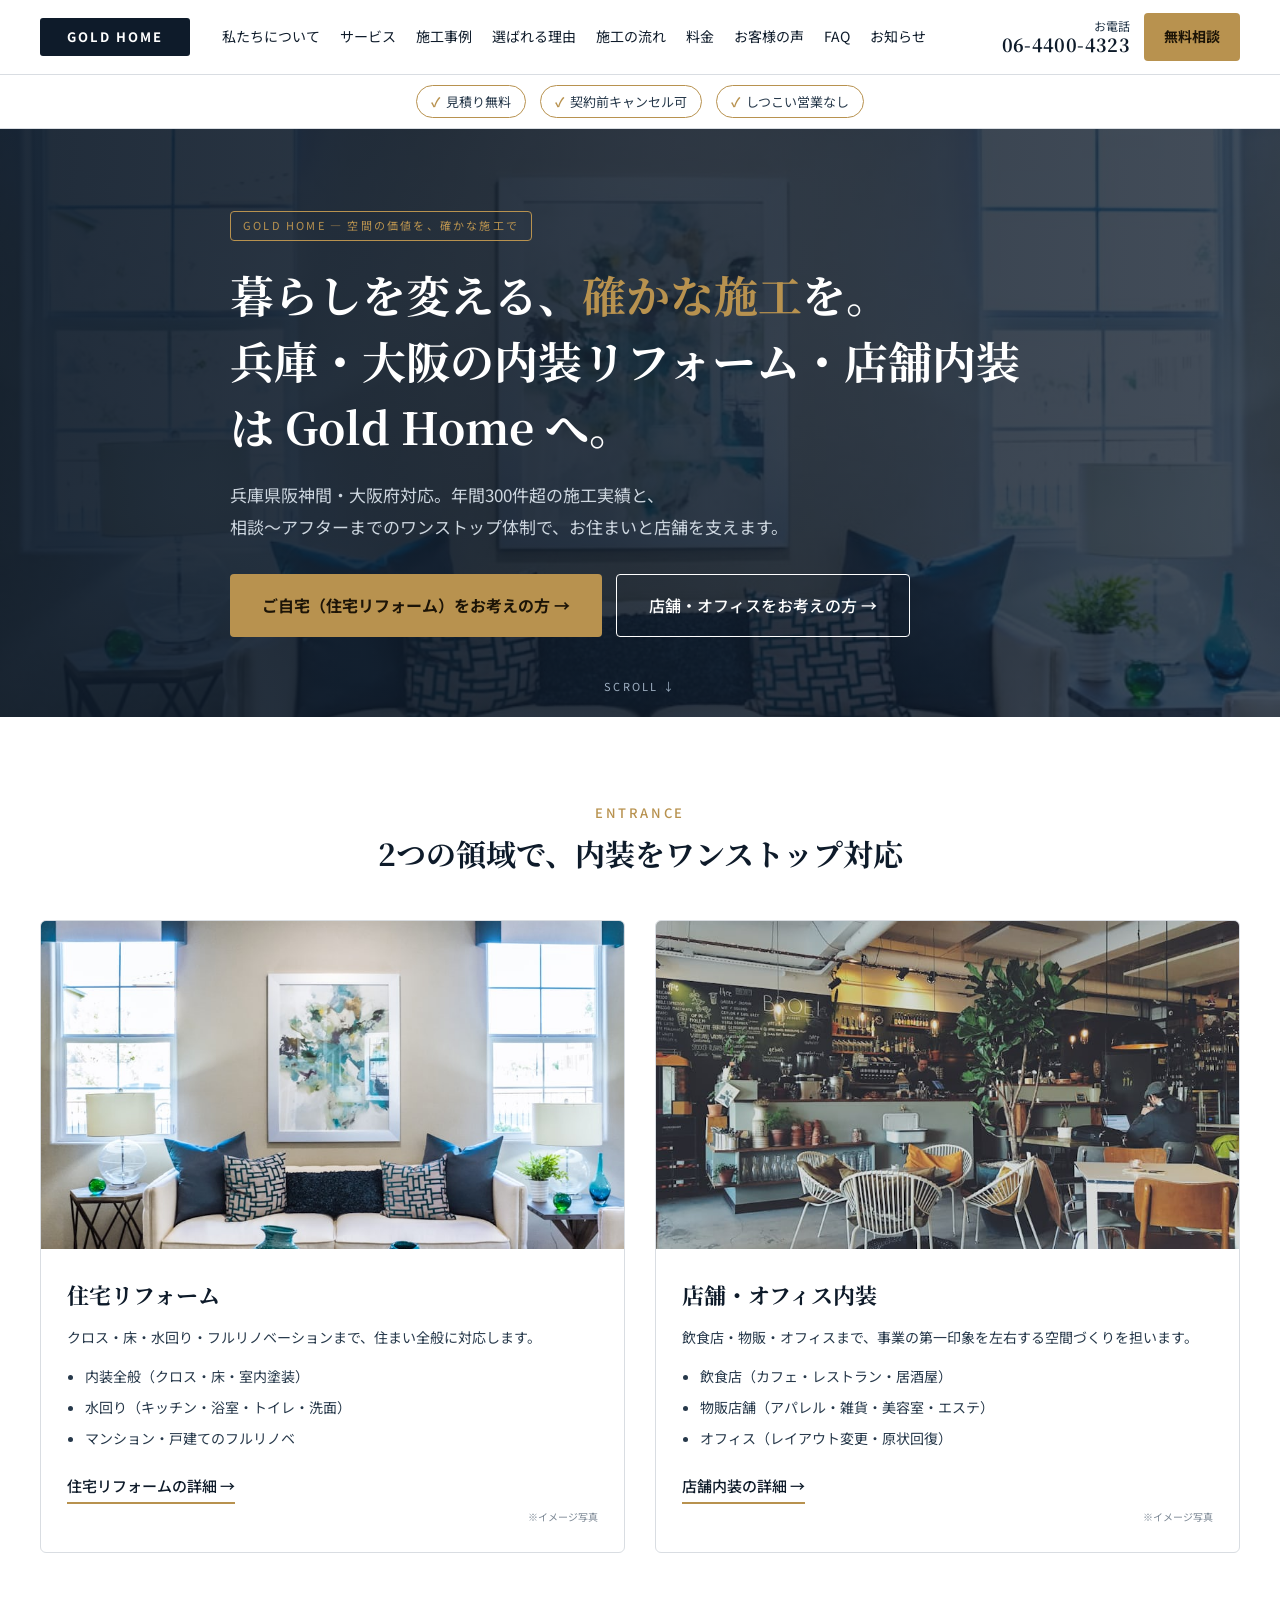
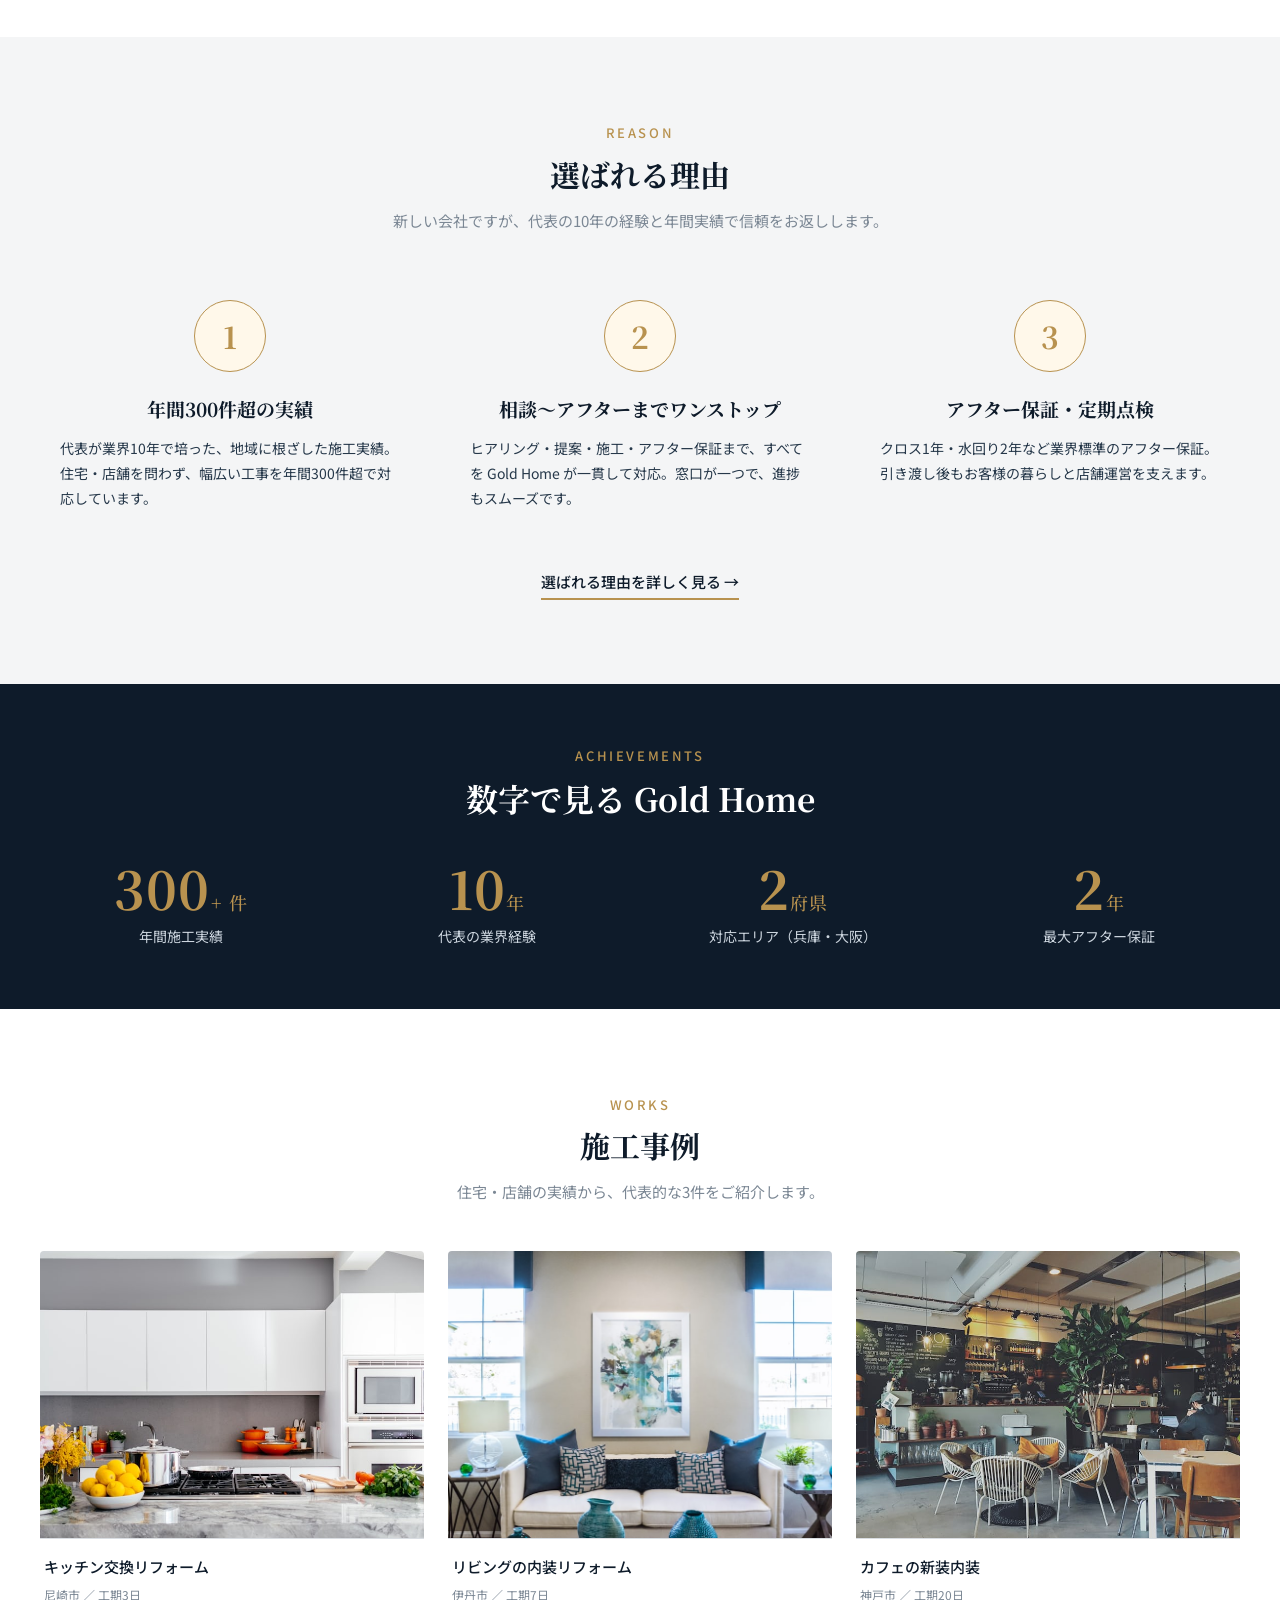
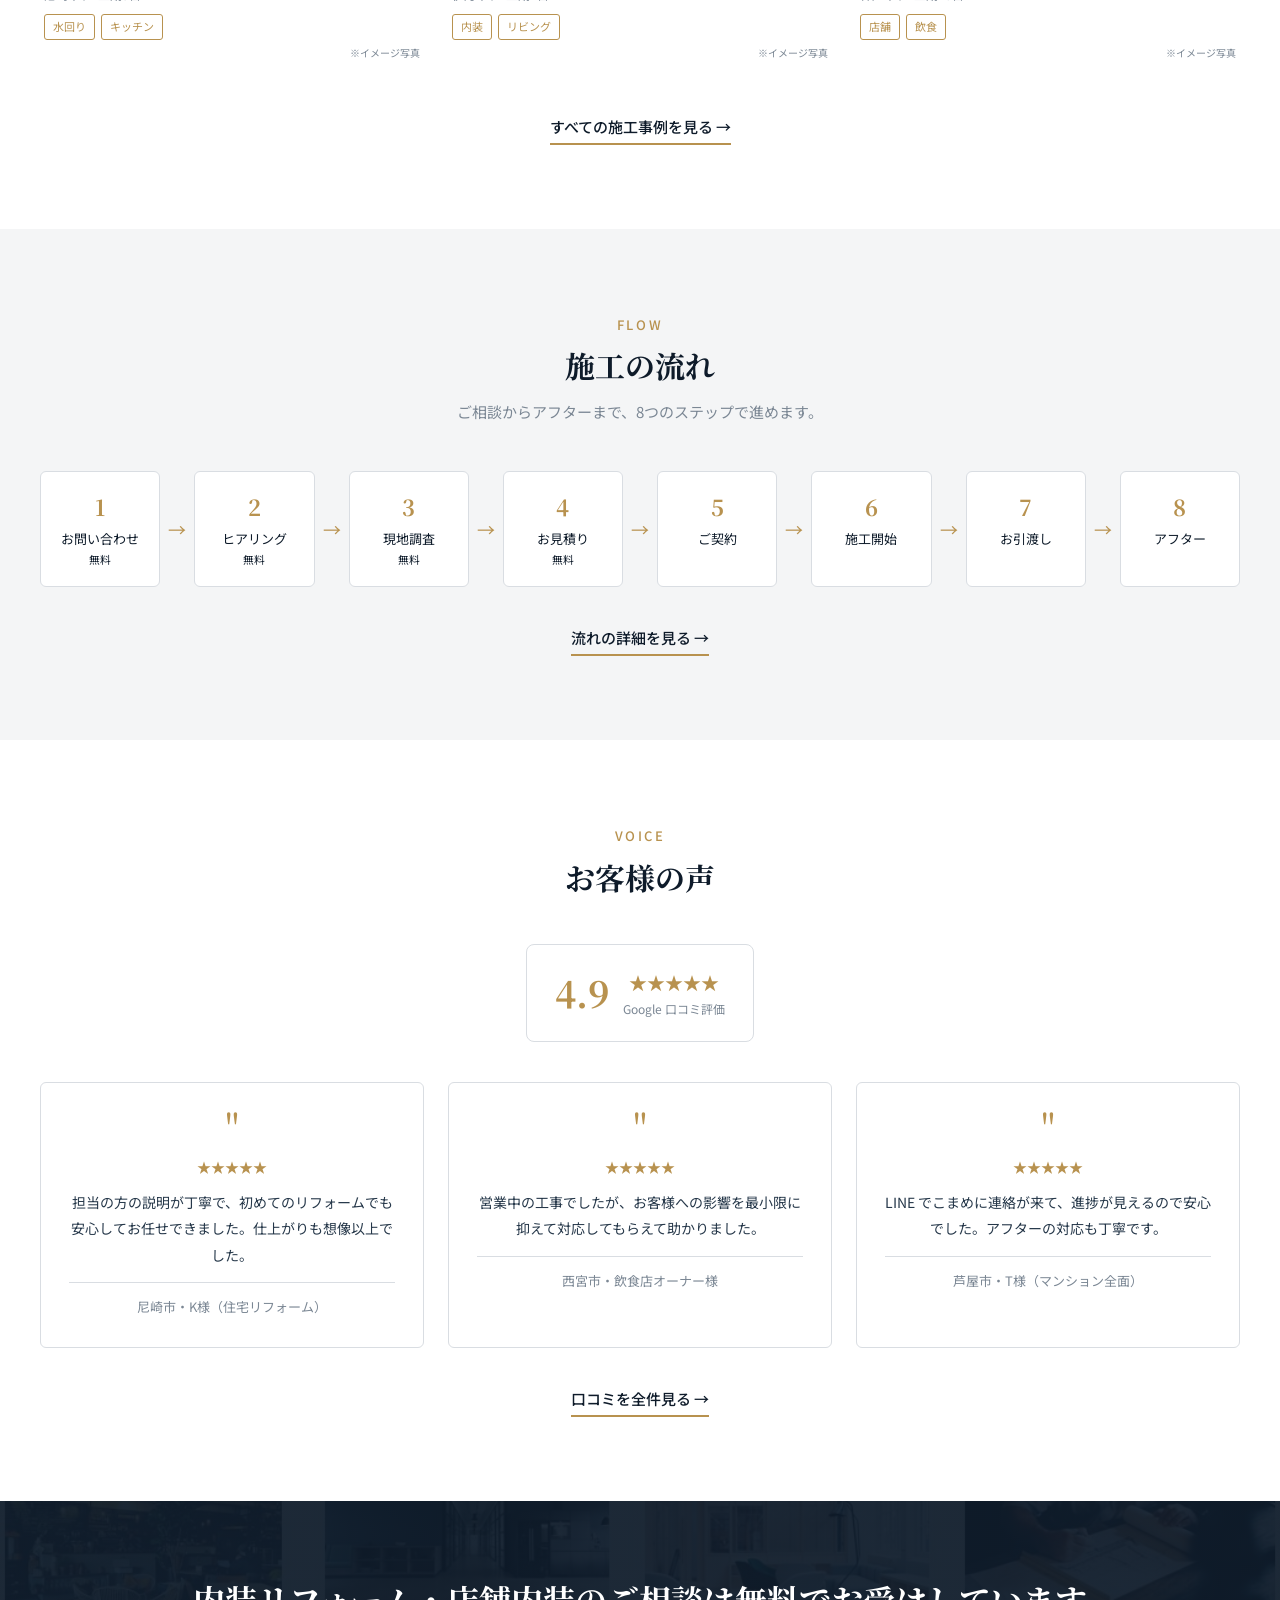
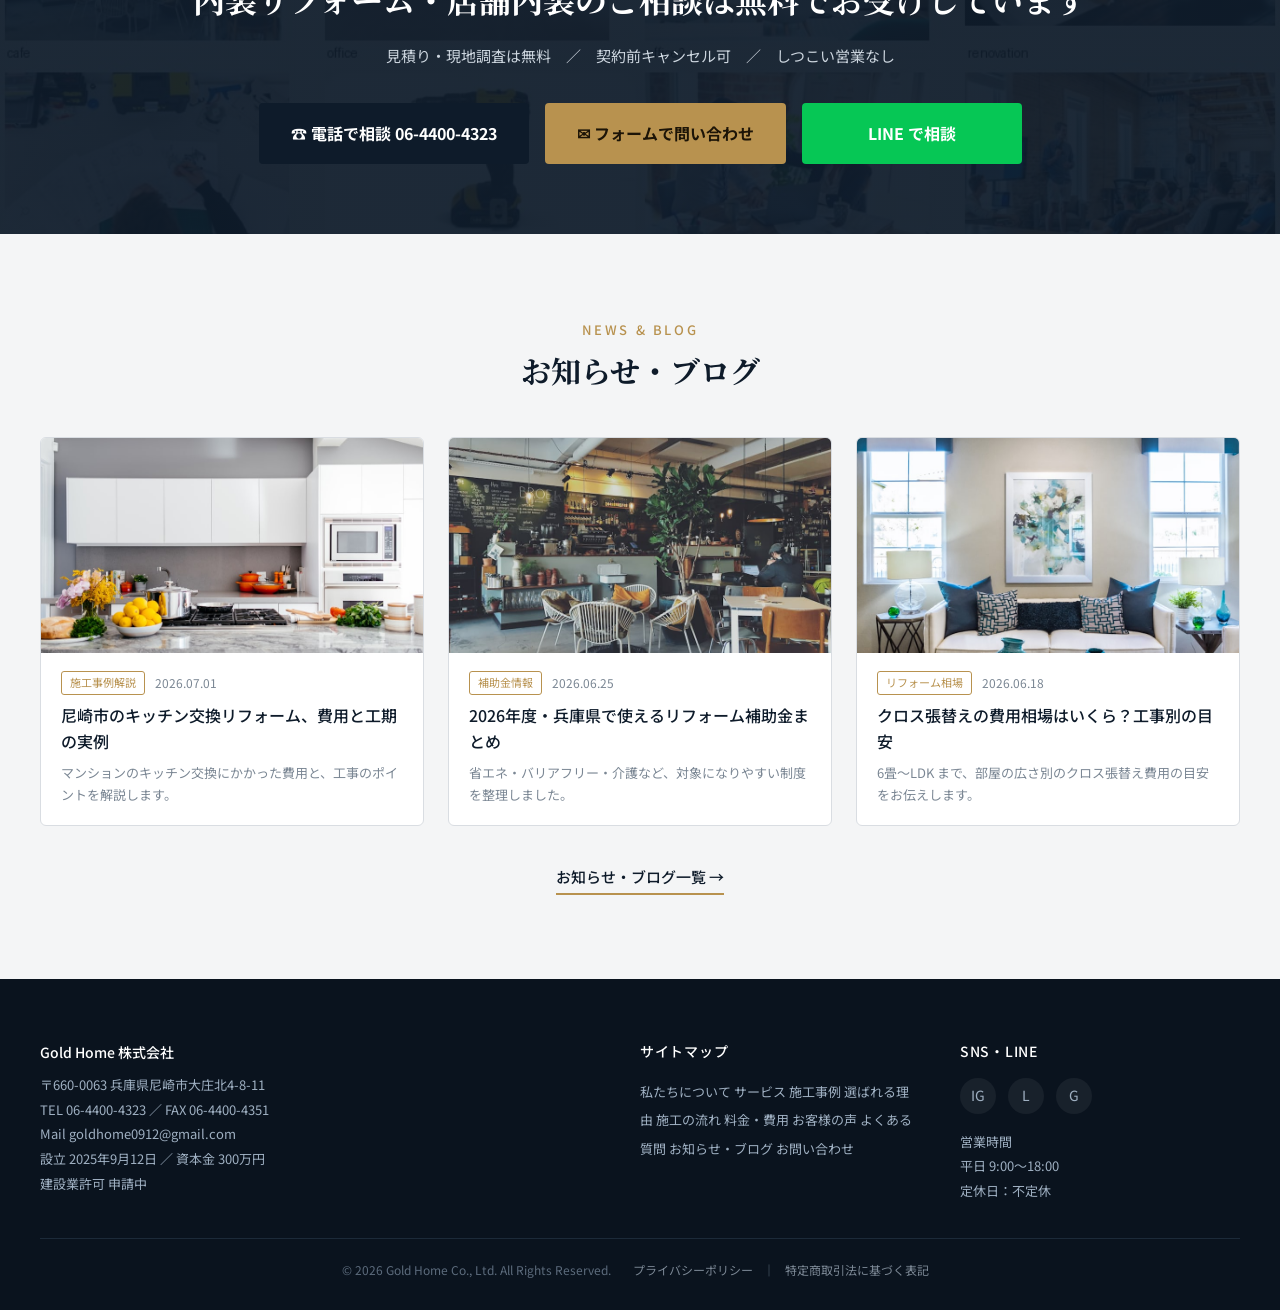
==== commit e1411b6c: "SEO対策: Hタグ階層の整理と構造化データ追加 【Hタグ改善】 - 全13ページのH1にジオ・業種キーワードを織り込み（兵庫・大阪・内装リフォーム・店舗内装等） - 階層飛び解消: works/fl" ====
--- a/index.html
+++ b/index.html
@@ -9,6 +9,37 @@
 <link rel="preconnect" href="https://fonts.gstatic.com" crossorigin>
 <link href="https://fonts.googleapis.com/css2?family=Noto+Sans+JP:wght@400;500;700&family=Noto+Serif+JP:wght@500;700&display=swap" rel="stylesheet">
 <link rel="stylesheet" href="css/common.css">
+<link rel="canonical" href="https://gold-home.github.io/goldhome.hp/">
+<script type="application/ld+json">
+{
+  "@context":"https://schema.org",
+  "@type":"LocalBusiness",
+  "@id":"https://gold-home.github.io/goldhome.hp/#organization",
+  "name":"Gold Home株式会社",
+  "alternateName":"ゴールドホーム",
+  "url":"https://gold-home.github.io/goldhome.hp/",
+  "telephone":"+81-6-4400-4323",
+  "faxNumber":"+81-6-4400-4351",
+  "email":"goldhome0912@gmail.com",
+  "address":{
+    "@type":"PostalAddress",
+    "streetAddress":"大庄北4-8-11",
+    "addressLocality":"尼崎市",
+    "addressRegion":"兵庫県",
+    "postalCode":"660-0063",
+    "addressCountry":"JP"
+  },
+  "areaServed":["兵庫県","大阪府","尼崎市","西宮市","芦屋市","伊丹市","宝塚市","神戸市","大阪市"],
+  "openingHoursSpecification":{
+    "@type":"OpeningHoursSpecification",
+    "dayOfWeek":["Monday","Tuesday","Wednesday","Thursday","Friday"],
+    "opens":"09:00","closes":"18:00"
+  },
+  "priceRange":"¥¥",
+  "foundingDate":"2025-09-12",
+  "description":"兵庫県尼崎市の内装リフォーム施工会社。年間300件超の住宅リフォーム・店舗内装の実績と、相談〜アフターまでのワンストップ対応。"
+}
+</script>
 </head>
 <body>
 
@@ -41,7 +72,7 @@
   <div class="bg" style="background-image:url('images/01_hero/hero_A_住宅リビング_主候補.jpg')"></div>
   <div class="wrap inner">
     <span class="tag">GOLD HOME — 空間の価値を、確かな施工で</span>
-    <h1 class="serif">暮らしを変える、<span>確かな施工</span>を。<br>住まいも店舗も、内装は Gold Home へ。</h1>
+    <h1 class="serif">暮らしを変える、<span>確かな施工</span>を。<br>兵庫・大阪の内装リフォーム・店舗内装は Gold Home へ。</h1>
     <p>兵庫県阪神間・大阪府対応。年間300件超の施工実績と、<br>相談〜アフターまでのワンストップ体制で、お住まいと店舗を支えます。</p>
     <div class="cta">
       <a class="btn lg" href="service.html#residential">ご自宅（住宅リフォーム）をお考えの方 →</a>
@@ -220,7 +251,7 @@
 <section class="cta-block">
   <div class="bg" style="background-image:url('images/07_contact/contact_CTAブロック背景.jpg')"></div>
   <div class="wrap">
-    <h2>まずはお気軽にご相談ください</h2>
+    <h2>内装リフォーム・店舗内装のご相談は無料でお受けしています</h2>
     <p class="sub">見積り・現地調査は無料　／　契約前キャンセル可　／　しつこい営業なし</p>
     <div class="row">
       <a class="btn dk lg" href="tel:0664004323">☎ 電話で相談 06-4400-4323</a>
@@ -277,7 +308,7 @@
         建設業許可 申請中
       </div>
       <div>
-        <h4>サイトマップ</h4>
+        <span class="fh-title">サイトマップ</span>
         <a href="about.html">私たちについて</a>
         <a href="service.html">サービス</a>
         <a href="works.html">施工事例</a>
@@ -290,7 +321,7 @@
         <a href="contact.html">お問い合わせ</a>
       </div>
       <div>
-        <h4>SNS・LINE</h4>
+        <span class="fh-title">SNS・LINE</span>
         <div class="sns">
           <a href="#" aria-label="Instagram">IG</a>
           <a href="#" aria-label="LINE">L</a>
--- a/css/common.css
+++ b/css/common.css
@@ -351,7 +351,7 @@
 /* -------------------------- 23. フッター ------------------------------- */
 footer{background:var(--ink3);color:#9fb0c2;padding:60px 0 30px;font-size:13px}
 .fcols{display:grid;grid-template-columns:2fr 1fr 1fr;gap:40px;margin-bottom:34px}
-.fcols h4{color:#fff;font-size:14px;margin-bottom:14px;font-weight:500;letter-spacing:.05em}
+.fcols h4,.fcols .fh-title{color:#fff;font-size:14px;margin-bottom:14px;font-weight:500;letter-spacing:.05em;display:block}
 .fcols a{color:#9fb0c2;line-height:2.2}
 .fcols a:hover{color:var(--gold)}
 .fcols .co{line-height:1.9}
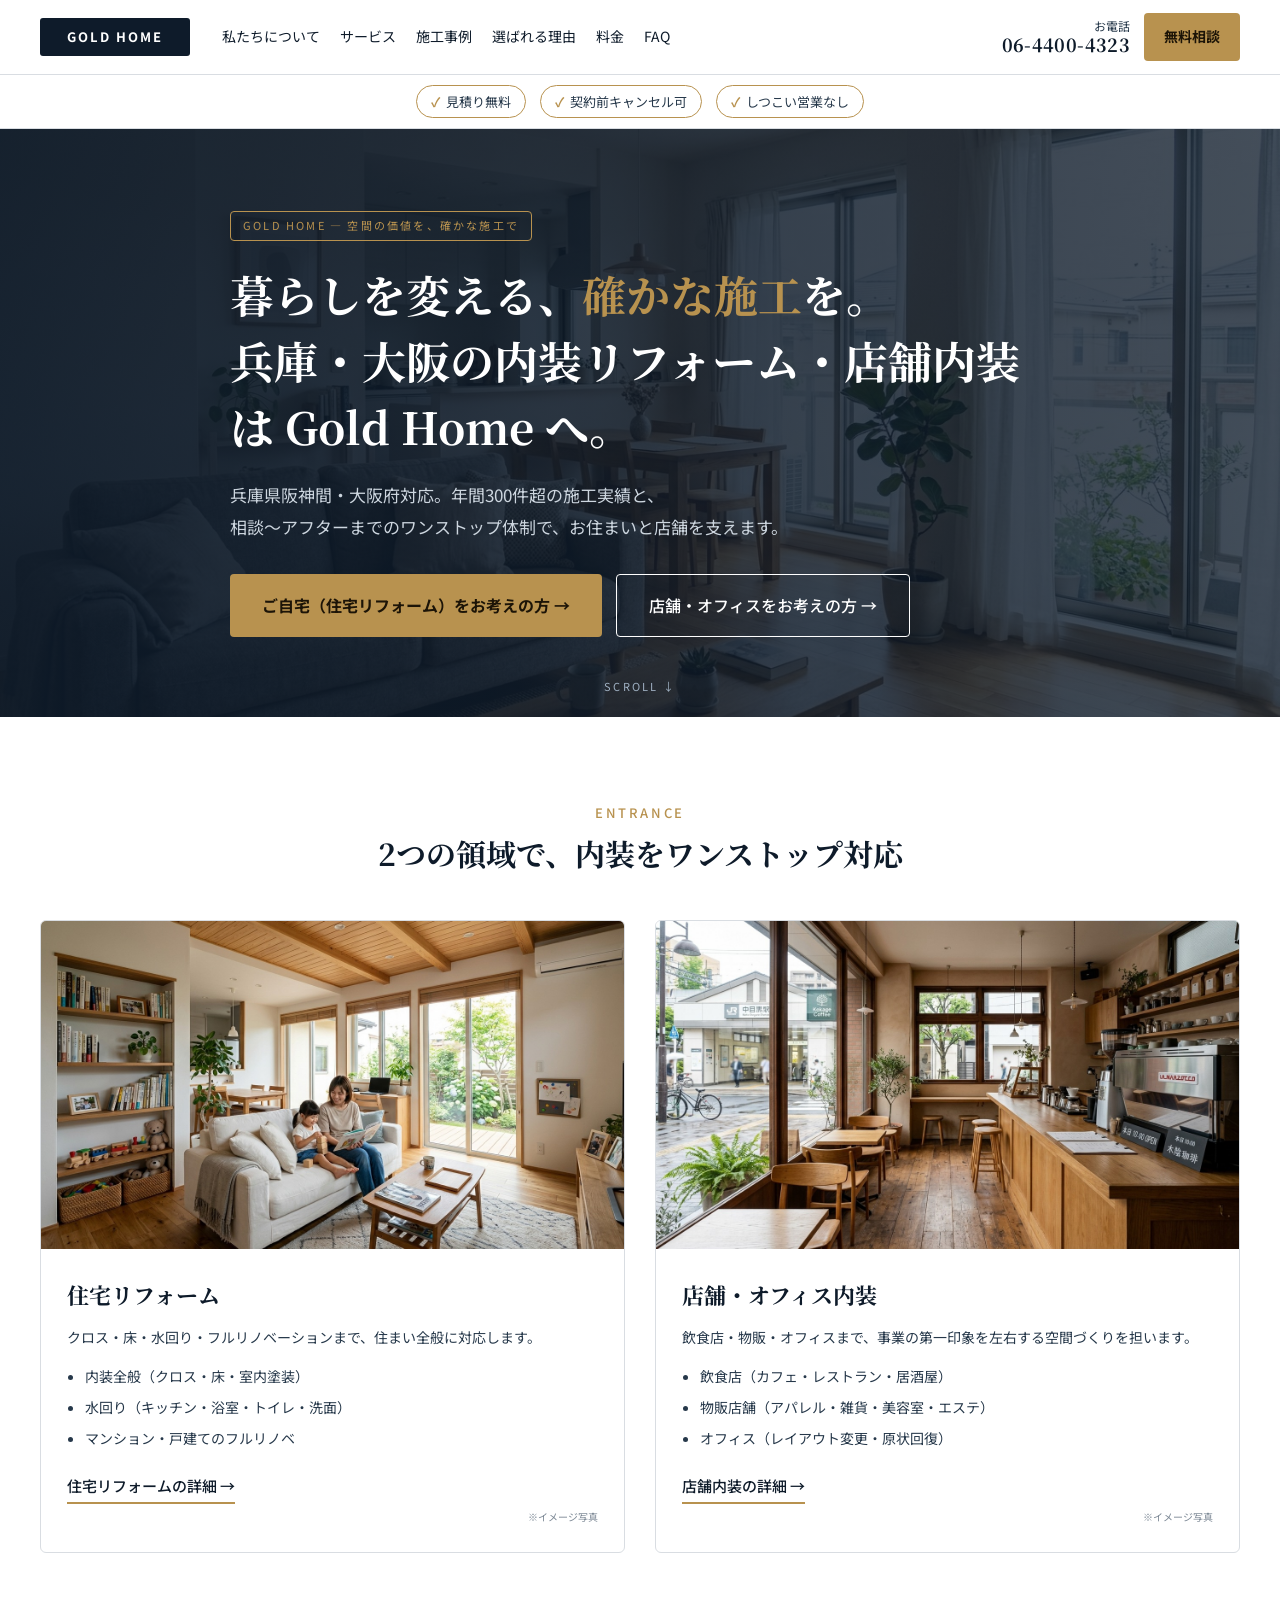
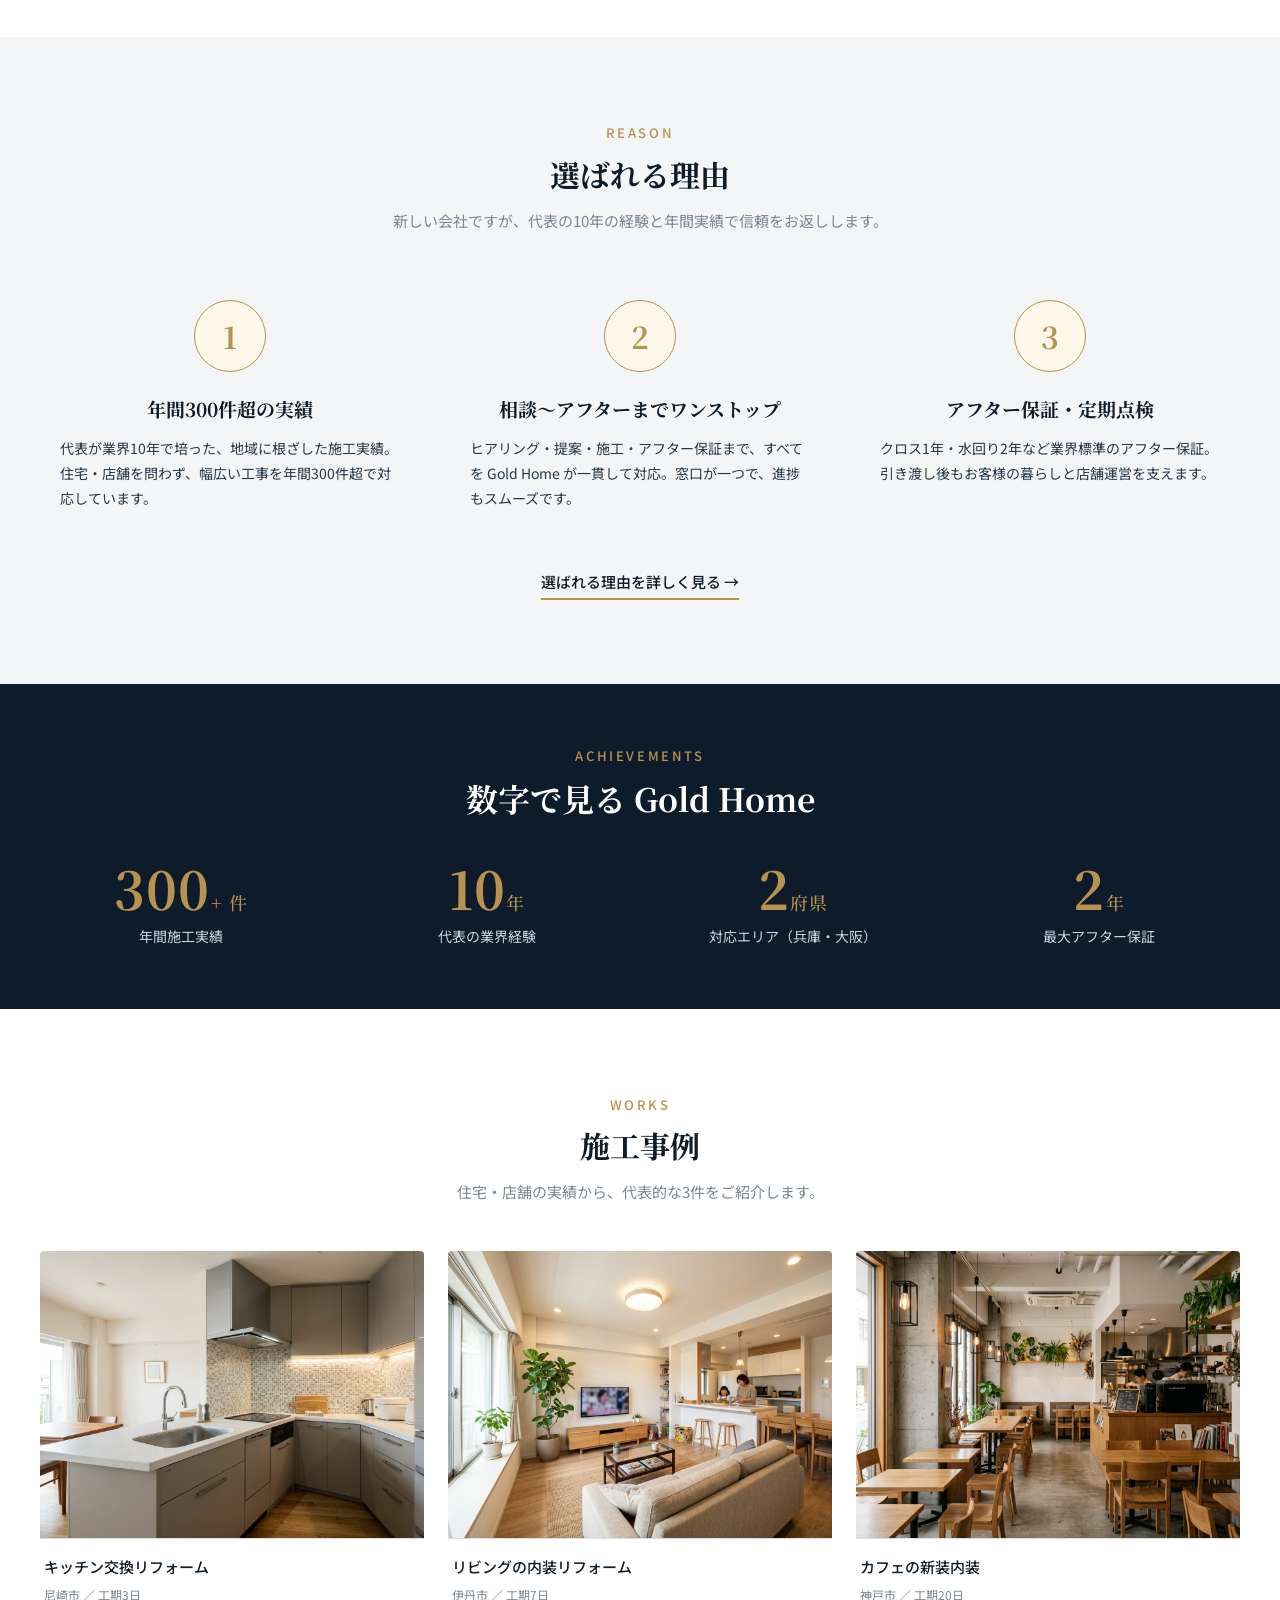
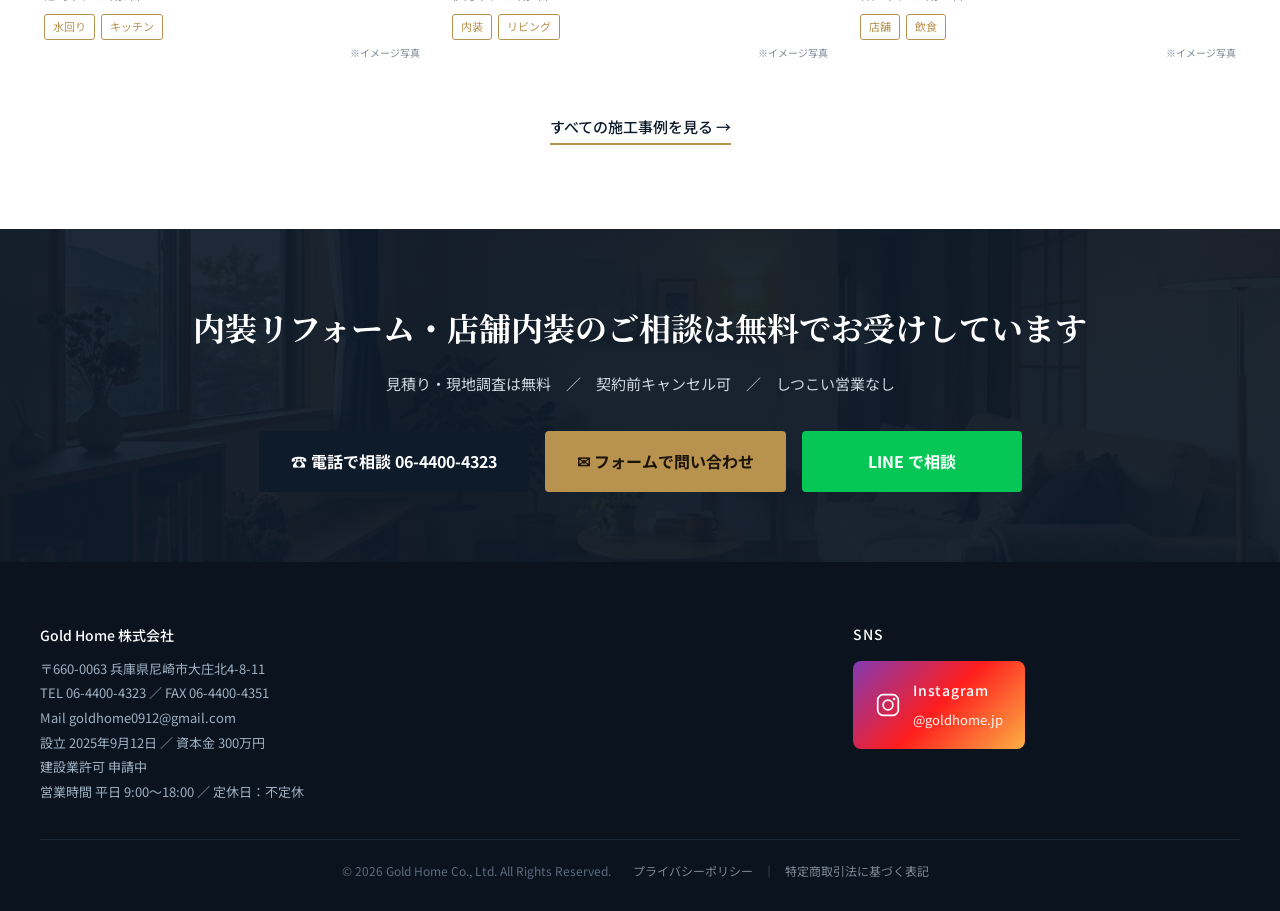
==== commit 00b8edff: "3ページ削除・フッター簡素化・Instagram(@goldhome.jp)追加 【削除ページ】 - flow.html（施工の流れ） - voice.html（お客様の声） - blog.html（" ====
--- a/index.html
+++ b/index.html
@@ -52,11 +52,8 @@
       <li><a href="service.html">サービス</a></li>
       <li><a href="works.html">施工事例</a></li>
       <li><a href="reason.html">選ばれる理由</a></li>
-      <li><a href="flow.html">施工の流れ</a></li>
       <li><a href="price.html">料金</a></li>
-      <li><a href="voice.html">お客様の声</a></li>
       <li><a href="faq.html">FAQ</a></li>
-      <li><a href="blog.html">お知らせ</a></li>
     </ul>
     <div class="right">
       <div class="tel">お電話<b>06-4400-4323</b></div>
@@ -194,60 +191,7 @@
   </div>
 </section>
 
-<!-- ===== ⑥ 施工の流れダイジェスト ===== -->
-<section class="blk alt">
-  <div class="wrap">
-    <div class="head"><span class="en">FLOW</span><h2 class="serif">施工の流れ</h2><p>ご相談からアフターまで、8つのステップで進めます。</p></div>
-    <div class="flow-mini">
-      <div class="step"><span class="no">1</span>お問い合わせ<br><small>無料</small></div><div class="arw">→</div>
-      <div class="step"><span class="no">2</span>ヒアリング<br><small>無料</small></div><div class="arw">→</div>
-      <div class="step"><span class="no">3</span>現地調査<br><small>無料</small></div><div class="arw">→</div>
-      <div class="step"><span class="no">4</span>お見積り<br><small>無料</small></div><div class="arw">→</div>
-      <div class="step"><span class="no">5</span>ご契約</div><div class="arw">→</div>
-      <div class="step"><span class="no">6</span>施工開始</div><div class="arw">→</div>
-      <div class="step"><span class="no">7</span>お引渡し</div><div class="arw">→</div>
-      <div class="step"><span class="no">8</span>アフター</div>
-    </div>
-    <div class="tc mt-lg"><a class="link-more" href="flow.html">流れの詳細を見る →</a></div>
-  </div>
-</section>
-
-<!-- ===== ⑦ お客様の声抜粋 ===== -->
-<section class="blk">
-  <div class="wrap tc">
-    <div class="head"><span class="en">VOICE</span><h2 class="serif">お客様の声</h2></div>
-    <div class="g-rating">
-      <span class="score">4.9</span>
-      <div>
-        <div class="stars">★★★★★</div>
-        <div class="lbl">Google 口コミ評価</div>
-      </div>
-    </div>
-    <div class="grid3">
-      <div class="voice">
-        <div class="q">"</div>
-        <div class="stars">★★★★★</div>
-        <p>担当の方の説明が丁寧で、初めてのリフォームでも安心してお任せできました。仕上がりも想像以上でした。</p>
-        <div class="who">尼崎市・K様（住宅リフォーム）</div>
-      </div>
-      <div class="voice">
-        <div class="q">"</div>
-        <div class="stars">★★★★★</div>
-        <p>営業中の工事でしたが、お客様への影響を最小限に抑えて対応してもらえて助かりました。</p>
-        <div class="who">西宮市・飲食店オーナー様</div>
-      </div>
-      <div class="voice">
-        <div class="q">"</div>
-        <div class="stars">★★★★★</div>
-        <p>LINE でこまめに連絡が来て、進捗が見えるので安心でした。アフターの対応も丁寧です。</p>
-        <div class="who">芦屋市・T様（マンション全面）</div>
-      </div>
-    </div>
-    <div class="mt-lg"><a class="link-more" href="voice.html">口コミを全件見る →</a></div>
-  </div>
-</section>
-
-<!-- ===== ⑧ 大型CTAブロック ===== -->
+<!-- ===== ⑥ 大型CTAブロック ===== -->
 <section class="cta-block">
   <div class="bg" style="background-image:url('images/07_contact/contact_CTAブロック背景.jpg')"></div>
   <div class="wrap">
@@ -258,40 +202,6 @@
       <a class="btn lg" href="contact.html">✉ フォームで問い合わせ</a>
       <a class="btn line lg" href="#" onclick="return false">LINE で相談</a>
     </div>
-  </div>
-</section>
-
-<!-- ===== ⑨ お知らせ最新3件 ===== -->
-<section class="blk alt">
-  <div class="wrap">
-    <div class="head"><span class="en">NEWS & BLOG</span><h2 class="serif">お知らせ・ブログ</h2></div>
-    <div class="grid3">
-      <a href="blog.html" class="post">
-        <div class="ph" style="background:url('images/02_works_住宅/works_住宅01_キッチンリフォーム.jpg') center/cover"></div>
-        <div class="body">
-          <div class="meta"><span class="cat">施工事例解説</span><span>2026.07.01</span></div>
-          <h3>尼崎市のキッチン交換リフォーム、費用と工期の実例</h3>
-          <p>マンションのキッチン交換にかかった費用と、工事のポイントを解説します。</p>
-        </div>
-      </a>
-      <a href="blog.html" class="post">
-        <div class="ph" style="background:url('images/03_works_店舗/works_店舗01_カフェ内装.jpg') center/cover"></div>
-        <div class="body">
-          <div class="meta"><span class="cat">補助金情報</span><span>2026.06.25</span></div>
-          <h3>2026年度・兵庫県で使えるリフォーム補助金まとめ</h3>
-          <p>省エネ・バリアフリー・介護など、対象になりやすい制度を整理しました。</p>
-        </div>
-      </a>
-      <a href="blog.html" class="post">
-        <div class="ph" style="background:url('images/02_works_住宅/works_住宅04_リビング内装.jpg') center/cover"></div>
-        <div class="body">
-          <div class="meta"><span class="cat">リフォーム相場</span><span>2026.06.18</span></div>
-          <h3>クロス張替えの費用相場はいくら？工事別の目安</h3>
-          <p>6畳〜LDK まで、部屋の広さ別のクロス張替え費用の目安をお伝えします。</p>
-        </div>
-      </a>
-    </div>
-    <div class="tc mt-lg"><a class="link-more" href="blog.html">お知らせ・ブログ一覧 →</a></div>
   </div>
 </section>
 
@@ -305,29 +215,22 @@
         TEL 06-4400-4323 ／ FAX 06-4400-4351<br>
         Mail goldhome0912@gmail.com<br>
         設立 2025年9月12日 ／ 資本金 300万円<br>
-        建設業許可 申請中
+        建設業許可 申請中<br>
+        営業時間 平日 9:00〜18:00 ／ 定休日：不定休
       </div>
       <div>
-        <span class="fh-title">サイトマップ</span>
-        <a href="about.html">私たちについて</a>
-        <a href="service.html">サービス</a>
-        <a href="works.html">施工事例</a>
-        <a href="reason.html">選ばれる理由</a>
-        <a href="flow.html">施工の流れ</a>
-        <a href="price.html">料金・費用</a>
-        <a href="voice.html">お客様の声</a>
-        <a href="faq.html">よくある質問</a>
-        <a href="blog.html">お知らせ・ブログ</a>
-        <a href="contact.html">お問い合わせ</a>
-      </div>
-      <div>
-        <span class="fh-title">SNS・LINE</span>
-        <div class="sns">
-          <a href="#" aria-label="Instagram">IG</a>
-          <a href="#" aria-label="LINE">L</a>
-          <a href="#" aria-label="Google">G</a>
-        </div>
-        <p style="margin-top:16px;line-height:1.9">営業時間<br>平日 9:00〜18:00<br>定休日：不定休</p>
+        <span class="fh-title">SNS</span>
+        <a href="https://www.instagram.com/goldhome.jp/" target="_blank" rel="noopener" class="ig-link">
+          <svg class="ig-icon" viewBox="0 0 24 24" fill="none" xmlns="http://www.w3.org/2000/svg" aria-hidden="true">
+            <rect x="2.5" y="2.5" width="19" height="19" rx="5" stroke="#fff" stroke-width="1.6"/>
+            <circle cx="12" cy="12" r="4.5" stroke="#fff" stroke-width="1.6"/>
+            <circle cx="17.6" cy="6.4" r="1.2" fill="#fff"/>
+          </svg>
+          <div>
+            <b>Instagram</b>
+            <span class="handle">@goldhome.jp</span>
+          </div>
+        </a>
       </div>
     </div>
     <div class="copy">© 2026 Gold Home Co., Ltd. All Rights Reserved.　<a href="privacy.html">プライバシーポリシー</a>｜<a href="tokutei.html">特定商取引法に基づく表記</a></div>
--- a/css/common.css
+++ b/css/common.css
@@ -350,7 +350,12 @@
 
 /* -------------------------- 23. フッター ------------------------------- */
 footer{background:var(--ink3);color:#9fb0c2;padding:60px 0 30px;font-size:13px}
-.fcols{display:grid;grid-template-columns:2fr 1fr 1fr;gap:40px;margin-bottom:34px}
+.fcols{display:grid;grid-template-columns:2fr 1fr;gap:40px;margin-bottom:34px;align-items:start}
+.ig-link{display:inline-flex;align-items:center;gap:12px;background:linear-gradient(135deg,#833ab4,#fd1d1d,#fcb045);color:#fff;padding:14px 22px;border-radius:8px;transition:transform .2s,box-shadow .2s;text-decoration:none;line-height:1.4}
+.ig-link:hover{transform:translateY(-2px);box-shadow:0 6px 18px rgba(253,29,29,.25);color:#fff}
+.ig-link .ig-icon{width:26px;height:26px;flex:0 0 26px}
+.ig-link b{color:#fff;display:block;font-size:14px;letter-spacing:.05em;font-weight:500}
+.ig-link .handle{color:#fff;font-size:13px;opacity:.95}
 .fcols h4,.fcols .fh-title{color:#fff;font-size:14px;margin-bottom:14px;font-weight:500;letter-spacing:.05em;display:block}
 .fcols a{color:#9fb0c2;line-height:2.2}
 .fcols a:hover{color:var(--gold)}
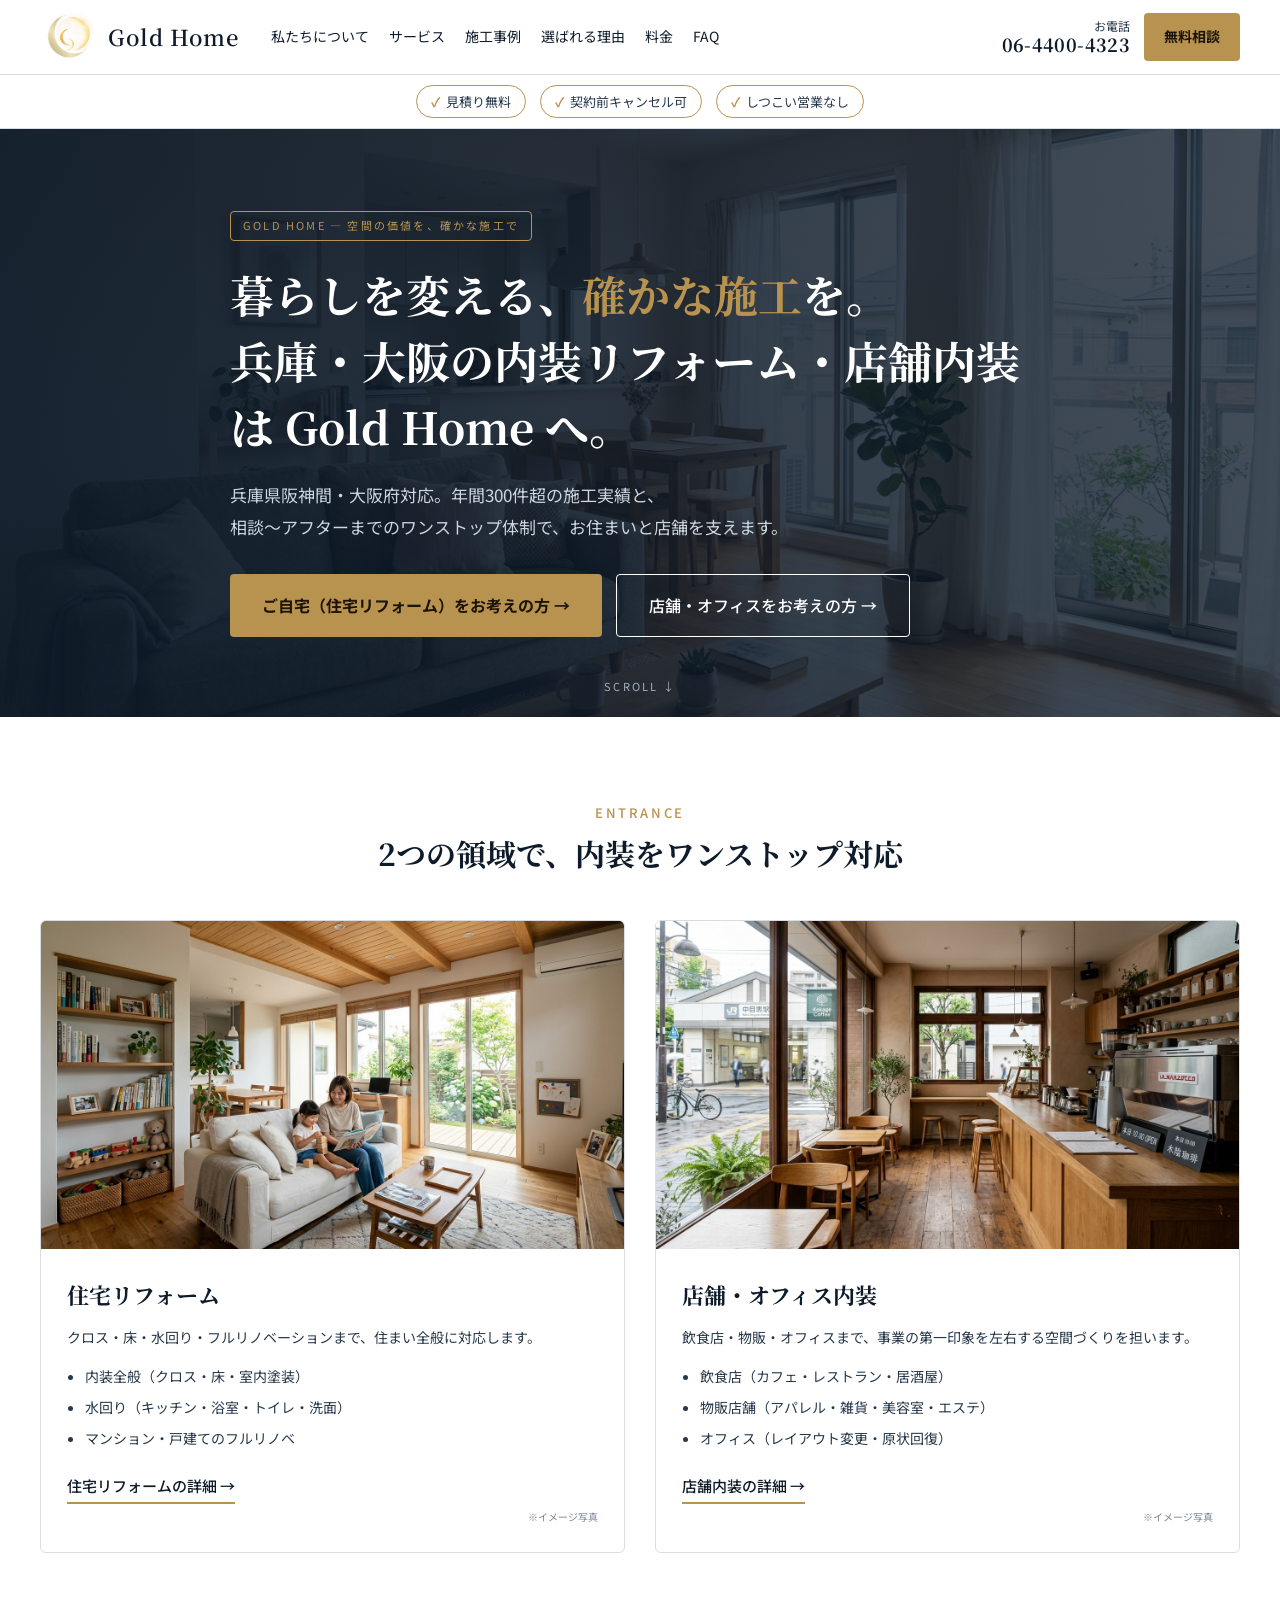
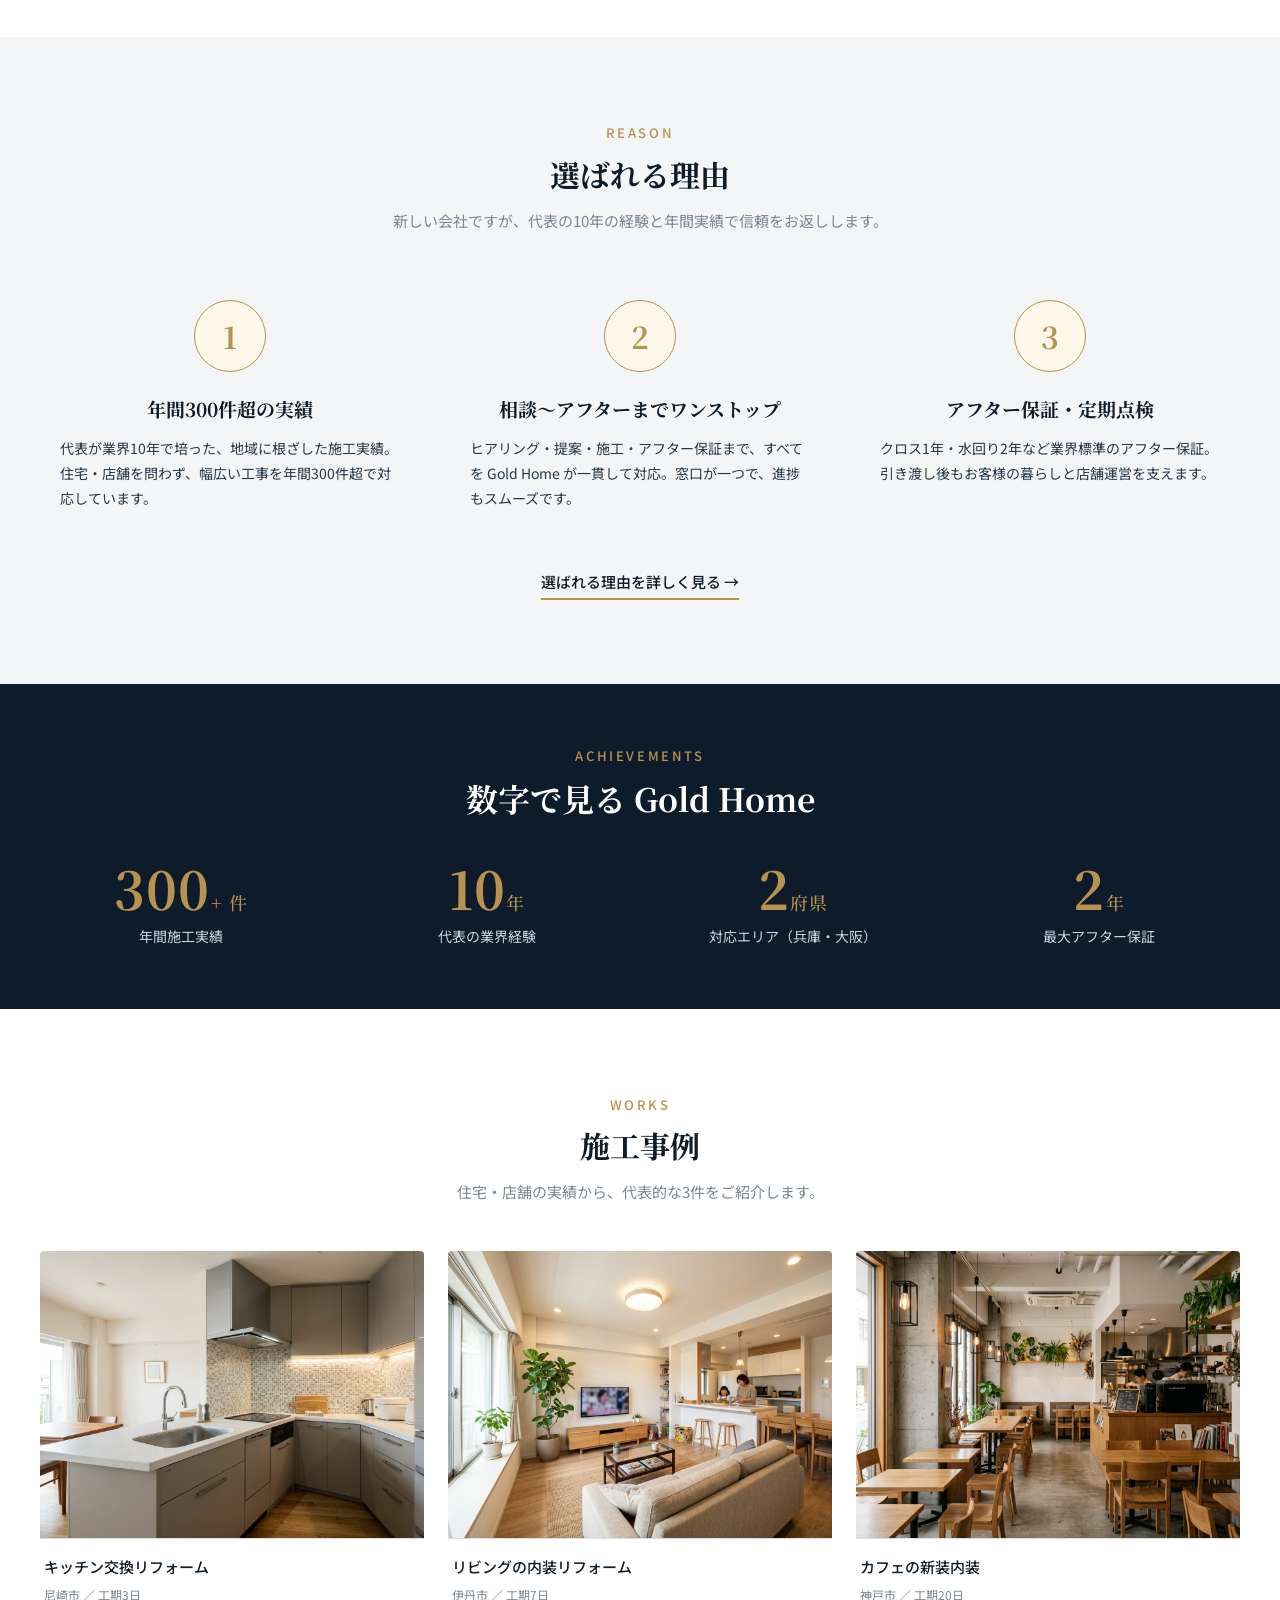
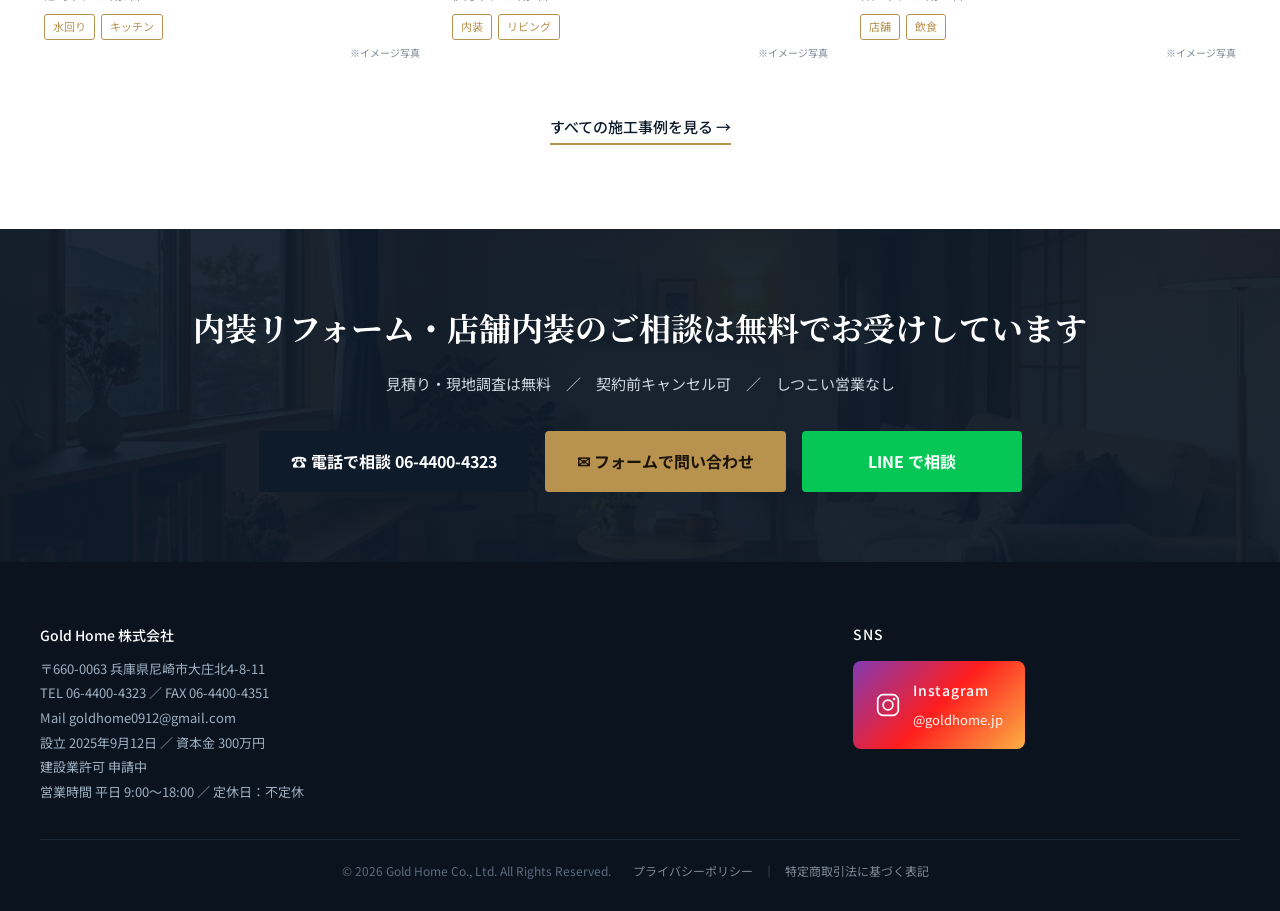
==== commit 686906df: "ヘッダーに会社ロゴ＋Gold Homeテキスト追加、問合せに公式LINE(QR/URL)反映 - 全ページのヘッダーに会社ロゴ画像とGold Homeテキストを追加 - contact.htmlのLI" ====
--- a/index.html
+++ b/index.html
@@ -46,7 +46,7 @@
 <!-- ===== ヘッダー ===== -->
 <header>
   <div class="wrap nav">
-    <a href="index.html" class="logo">GOLD HOME</a>
+    <a href="index.html" class="logo"><img src="images/01_hero/logo.jpg" alt="Gold Home株式会社"><span class="logo-text">Gold Home</span></a>
     <ul>
       <li><a href="about.html">私たちについて</a></li>
       <li><a href="service.html">サービス</a></li>
@@ -241,7 +241,7 @@
 <div class="mobile-cta">
   <div class="row">
     <a href="tel:0664004323"><b>☎</b>電話</a>
-    <a href="#" class="line" onclick="return false"><b>L</b>LINE</a>
+    <a href="https://lin.ee/wgbpxBG" class="line" target="_blank" rel="noopener"><b>L</b>LINE</a>
     <a href="contact.html" class="form"><b>✉</b>フォーム</a>
   </div>
 </div>
--- a/css/common.css
+++ b/css/common.css
@@ -53,12 +53,10 @@
 }
 .nav{display:flex;align-items:center;gap:24px;height:var(--header-h)}
 .logo{
-  width:150px;height:38px;
-  background:var(--ink);color:#fff;
-  display:flex;align-items:center;justify-content:center;
-  font-size:13px;letter-spacing:.15em;font-weight:700;
-  border-radius:3px;
-}
+  display:flex;align-items:center;gap:10px;height:58px;color:var(--ink);
+}
+.logo img{height:100%;width:auto;display:block;object-fit:contain}
+.logo-text{font-family:'Cormorant Garamond','Noto Serif JP',serif;font-size:22px;font-weight:600;letter-spacing:.04em;white-space:nowrap;line-height:1}
 .nav ul{display:flex;gap:20px;margin-left:8px;font-size:14px}
 .nav ul a{transition:color .2s}
 .nav ul a:hover{color:var(--gold)}
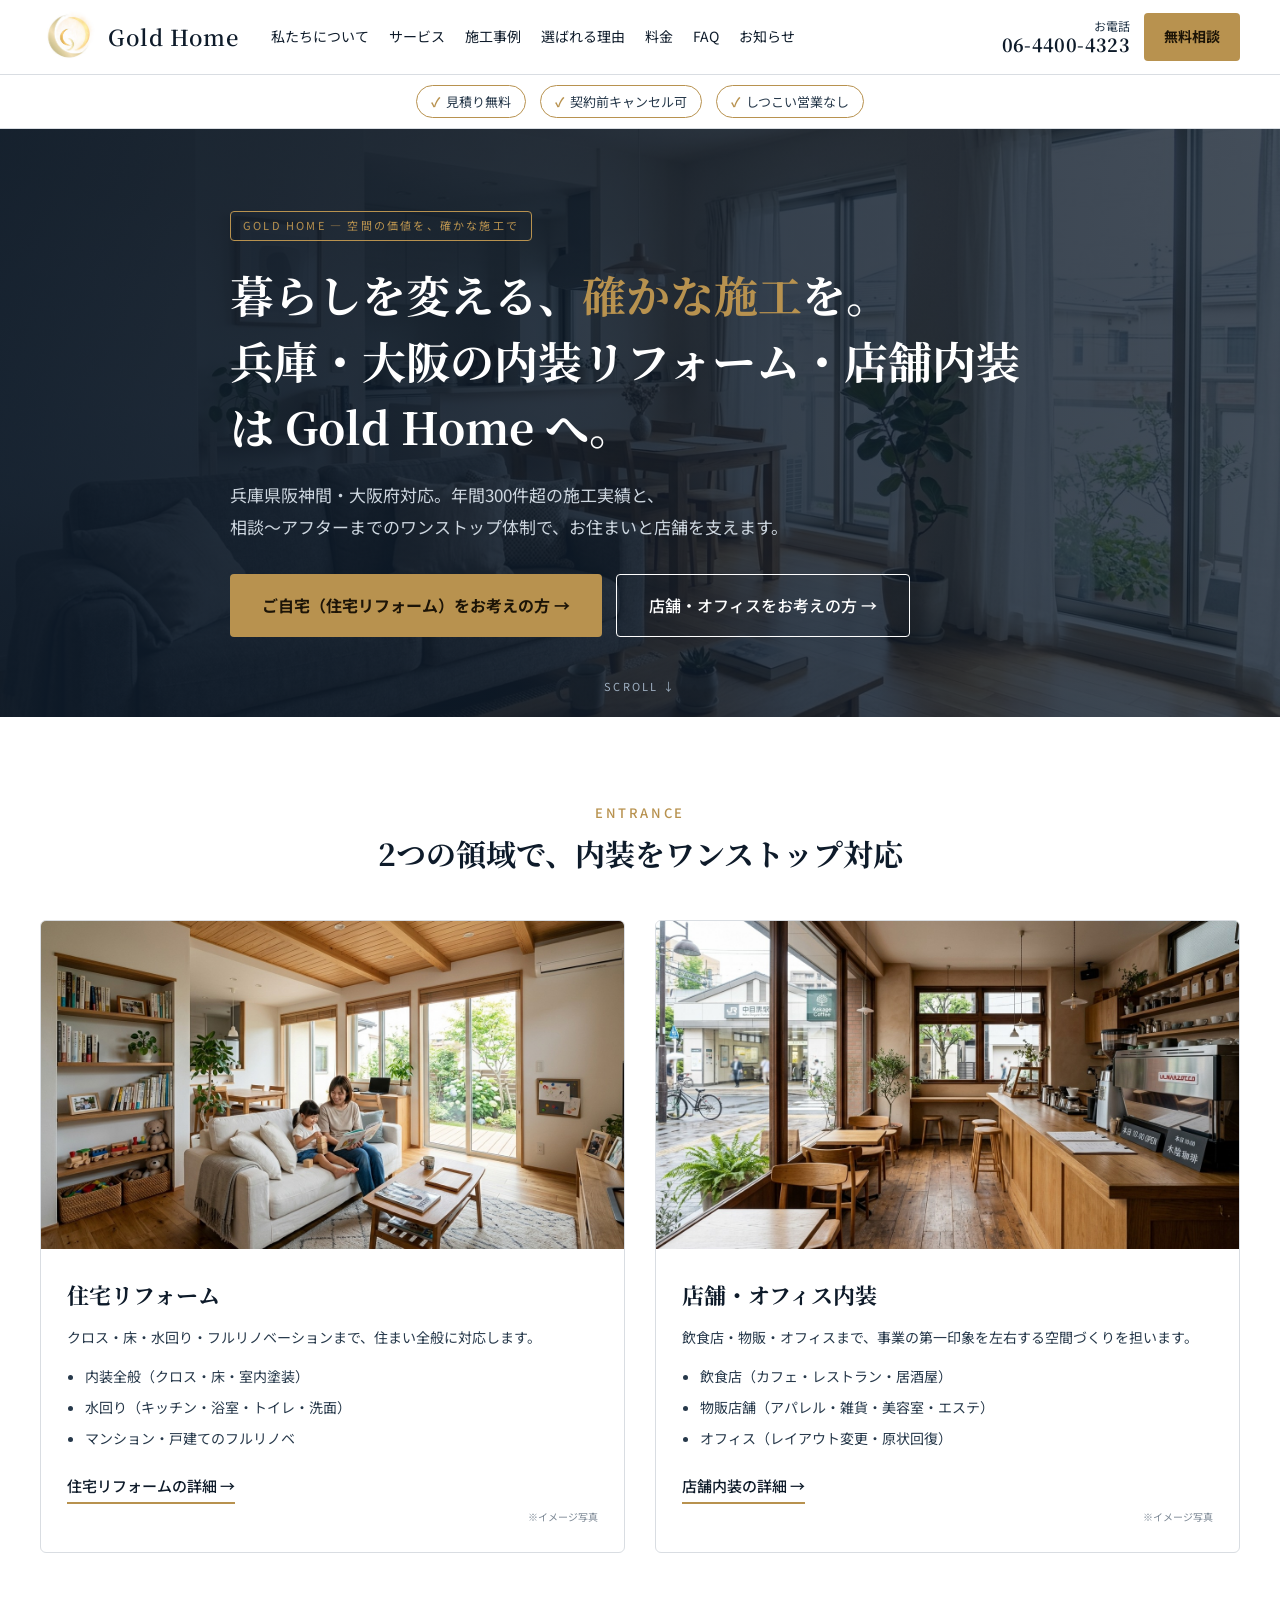
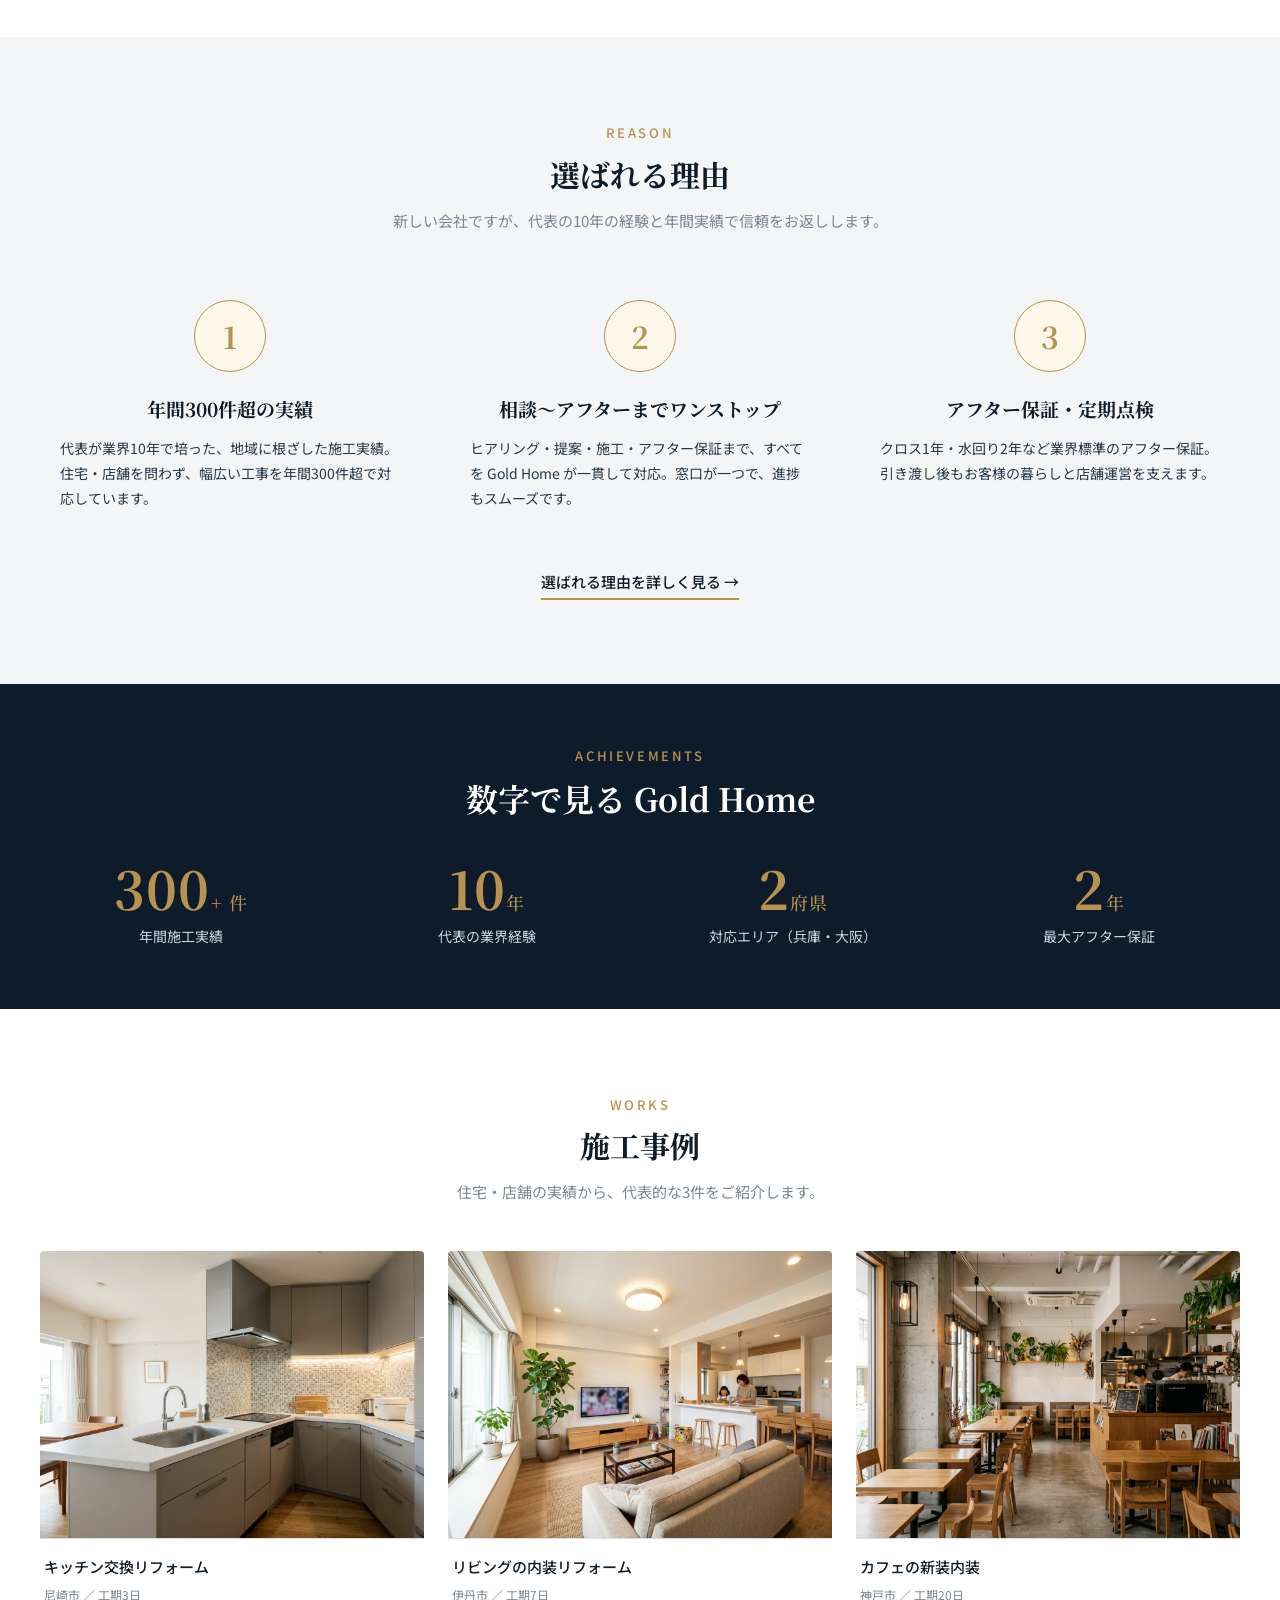
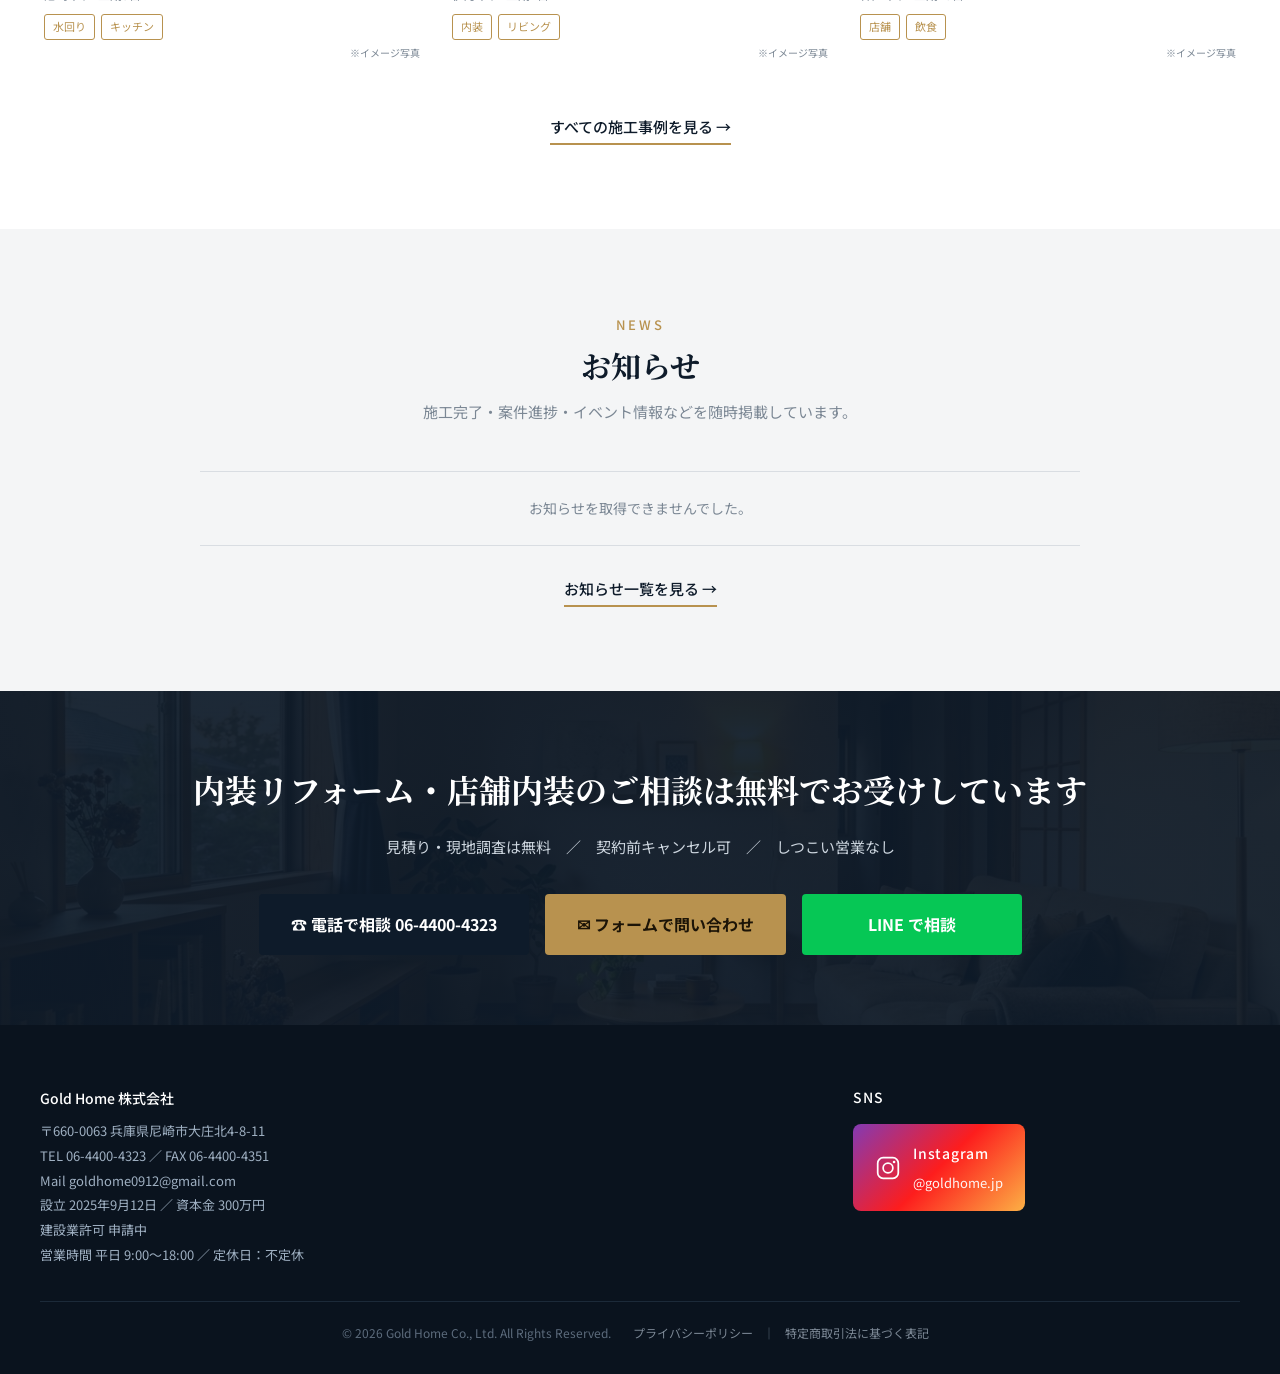
==== commit 4e001327: "お知らせ機能を追加（microCMS連携・ページネーション付き） - news.html / news-detail.html を新規作成（1ページ9件のページ送り対応） - scripts/news" ====
--- a/index.html
+++ b/index.html
@@ -54,6 +54,7 @@
       <li><a href="reason.html">選ばれる理由</a></li>
       <li><a href="price.html">料金</a></li>
       <li><a href="faq.html">FAQ</a></li>
+      <li><a href="news.html">お知らせ</a></li>
     </ul>
     <div class="right">
       <div class="tel">お電話<b>06-4400-4323</b></div>
@@ -191,6 +192,17 @@
   </div>
 </section>
 
+<!-- ===== お知らせ ===== -->
+<section class="blk alt">
+  <div class="wrap">
+    <div class="head"><span class="en">NEWS</span><h2 class="serif">お知らせ</h2><p>施工完了・案件進捗・イベント情報などを随時掲載しています。</p></div>
+    <ul id="news-top" class="news-list">
+      <li class="news-empty">読み込み中…</li>
+    </ul>
+    <div class="news-more"><a class="link-more" href="news.html">お知らせ一覧を見る →</a></div>
+  </div>
+</section>
+
 <!-- ===== ⑥ 大型CTAブロック ===== -->
 <section class="cta-block">
   <div class="bg" style="background-image:url('images/07_contact/contact_CTAブロック背景.jpg')"></div>
@@ -200,7 +212,7 @@
     <div class="row">
       <a class="btn dk lg" href="tel:0664004323">☎ 電話で相談 06-4400-4323</a>
       <a class="btn lg" href="contact.html">✉ フォームで問い合わせ</a>
-      <a class="btn line lg" href="#" onclick="return false">LINE で相談</a>
+      <a class="btn line lg" href="https://lin.ee/wgbpxBG" target="_blank" rel="noopener">LINE で相談</a>
     </div>
   </div>
 </section>
@@ -246,5 +258,8 @@
   </div>
 </div>
 
+<script src="scripts/news.js"></script>
+<script>GoldHomeNews.renderTopList(document.getElementById('news-top'));</script>
+
 </body>
 </html>
--- a/css/common.css
+++ b/css/common.css
@@ -456,3 +456,56 @@
 .link-more{display:inline-block;color:var(--ink);font-weight:500;border-bottom:2px solid var(--gold);padding-bottom:3px;font-size:15px;transition:color .2s}
 .link-more:hover{color:var(--gold)}
 .intro-p{max-width:820px;margin:0 auto 40px;font-size:15px;color:var(--ink2);line-height:2;text-align:center}
+
+/* -------------------------- 27. お知らせ ------------------------------- */
+.news-list{list-style:none;max-width:880px;margin:0 auto;border-top:1px solid var(--line)}
+.news-list li{border-bottom:1px solid var(--line)}
+.news-list li a{display:flex;gap:24px;padding:18px 8px;align-items:baseline;transition:background .2s}
+.news-list li a:hover{background:var(--bg-alt)}
+.news-list time{flex:0 0 auto;color:var(--muted);font-size:14px;letter-spacing:.05em;min-width:96px;font-family:'Cormorant Garamond',var(--serif-fw)}
+.news-list .news-title{color:var(--ink);font-size:15px;line-height:1.6}
+.news-list .news-empty{padding:24px;text-align:center;color:var(--muted);font-size:14px}
+.news-more{margin-top:28px;text-align:center}
+
+.news-grid{display:grid;grid-template-columns:repeat(3,1fr);gap:28px;max-width:1080px;margin:0 auto}
+.news-card{background:#fff;border:1px solid var(--line);border-radius:6px;overflow:hidden;transition:transform .2s,box-shadow .2s}
+.news-card:hover{transform:translateY(-2px);box-shadow:0 8px 24px rgba(0,0,0,.06)}
+.news-card a{display:block;color:inherit}
+.news-thumb{aspect-ratio:16/10;background:var(--ph);overflow:hidden}
+.news-thumb img{width:100%;height:100%;object-fit:cover}
+.news-card .news-body{padding:18px 20px 22px}
+.news-card time{color:var(--muted);font-size:13px;letter-spacing:.05em;font-family:'Cormorant Garamond',var(--serif-fw)}
+.news-card h3{font-size:16px;font-weight:600;line-height:1.6;margin-top:6px;color:var(--ink)}
+.news-empty{text-align:center;color:var(--muted);padding:40px 0}
+
+.news-article{max-width:800px;margin:0 auto}
+.news-article .news-date{color:var(--muted);font-size:14px;letter-spacing:.05em;font-family:'Cormorant Garamond',var(--serif-fw)}
+.news-article .news-h1{font-family:var(--serif-fw);font-size:30px;font-weight:600;line-height:1.5;margin:8px 0 28px;color:var(--ink)}
+.news-hero{margin:0 0 32px;border-radius:6px;overflow:hidden;background:var(--ph)}
+.news-hero img{width:100%;height:auto;display:block}
+.news-content{font-size:16px;line-height:1.95;color:var(--ink2)}
+.news-content p{margin:0 0 1.2em}
+.news-content h2{font-family:var(--serif-fw);font-size:22px;margin:2em 0 .8em;color:var(--ink);border-left:4px solid var(--gold);padding-left:12px}
+.news-content h3{font-size:18px;margin:1.6em 0 .6em;color:var(--ink)}
+.news-content img{margin:1em 0;border-radius:4px}
+.news-content a{color:var(--gold);text-decoration:underline}
+.news-content ul,.news-content ol{margin:0 0 1.2em 1.6em}
+.news-pager{margin:48px auto 0;display:flex;justify-content:center;flex-wrap:wrap;gap:6px;font-size:14px}
+.news-pager .pg-num,.news-pager .pg-nav{display:inline-flex;align-items:center;justify-content:center;min-width:38px;height:38px;padding:0 12px;border:1px solid var(--line);color:var(--ink);background:#fff;transition:background .2s,border-color .2s,color .2s;letter-spacing:.02em}
+.news-pager .pg-num:hover,.news-pager .pg-nav:hover{background:var(--bg-alt);border-color:var(--gold)}
+.news-pager .pg-current{background:var(--ink);border-color:var(--ink);color:#fff;font-weight:600;cursor:default}
+.news-pager .pg-current:hover{background:var(--ink);border-color:var(--ink)}
+.news-pager .pg-disabled{color:var(--muted);background:var(--bg-alt);border-color:var(--line);cursor:not-allowed}
+.news-pager .pg-disabled:hover{background:var(--bg-alt);border-color:var(--line)}
+.news-pager .pg-ellipsis{display:inline-flex;align-items:center;padding:0 4px;color:var(--muted)}
+
+.news-back{margin-top:48px;text-align:center}
+.news-back a{color:var(--muted);font-size:14px;border-bottom:1px solid var(--line);padding-bottom:2px}
+.news-back a:hover{color:var(--gold)}
+
+@media (max-width:820px){
+  .news-grid{grid-template-columns:1fr;gap:20px}
+  .news-list li a{flex-direction:column;gap:4px;padding:14px 4px}
+  .news-list time{min-width:0}
+  .news-article .news-h1{font-size:22px}
+}
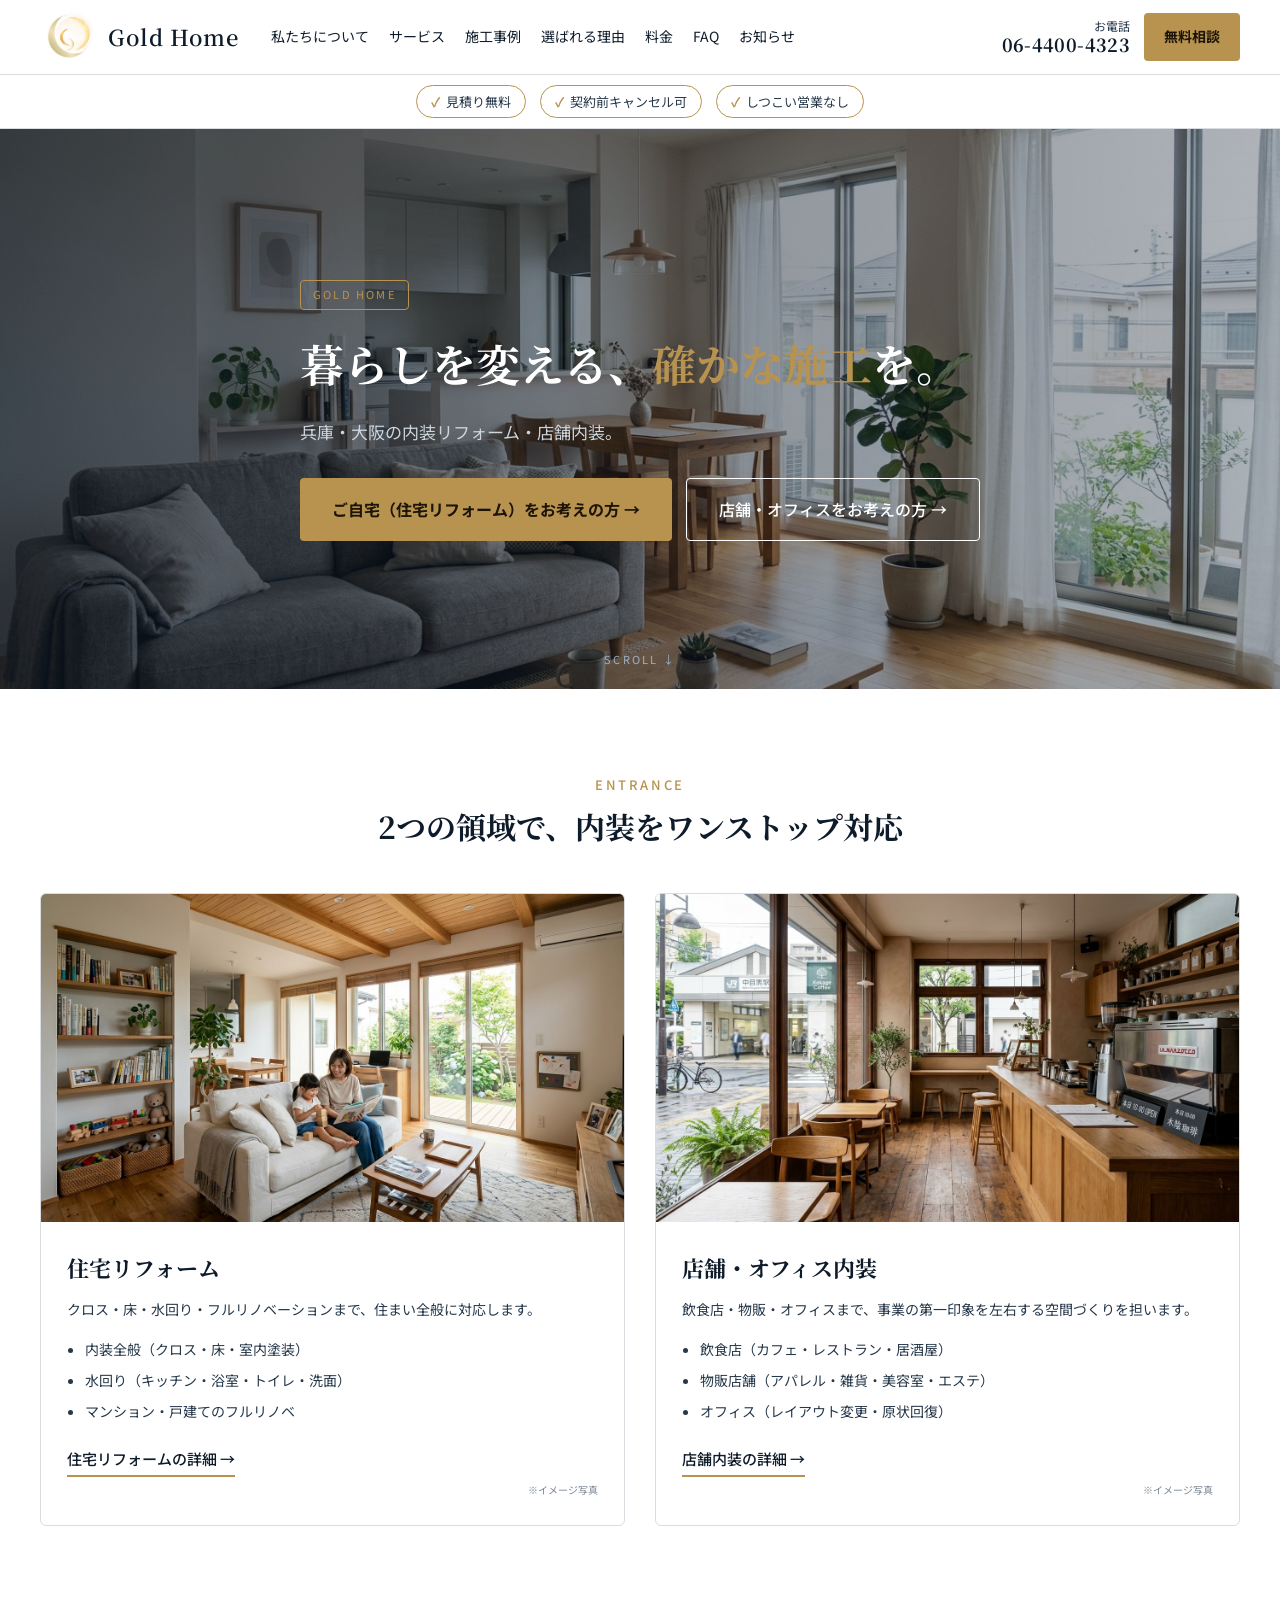
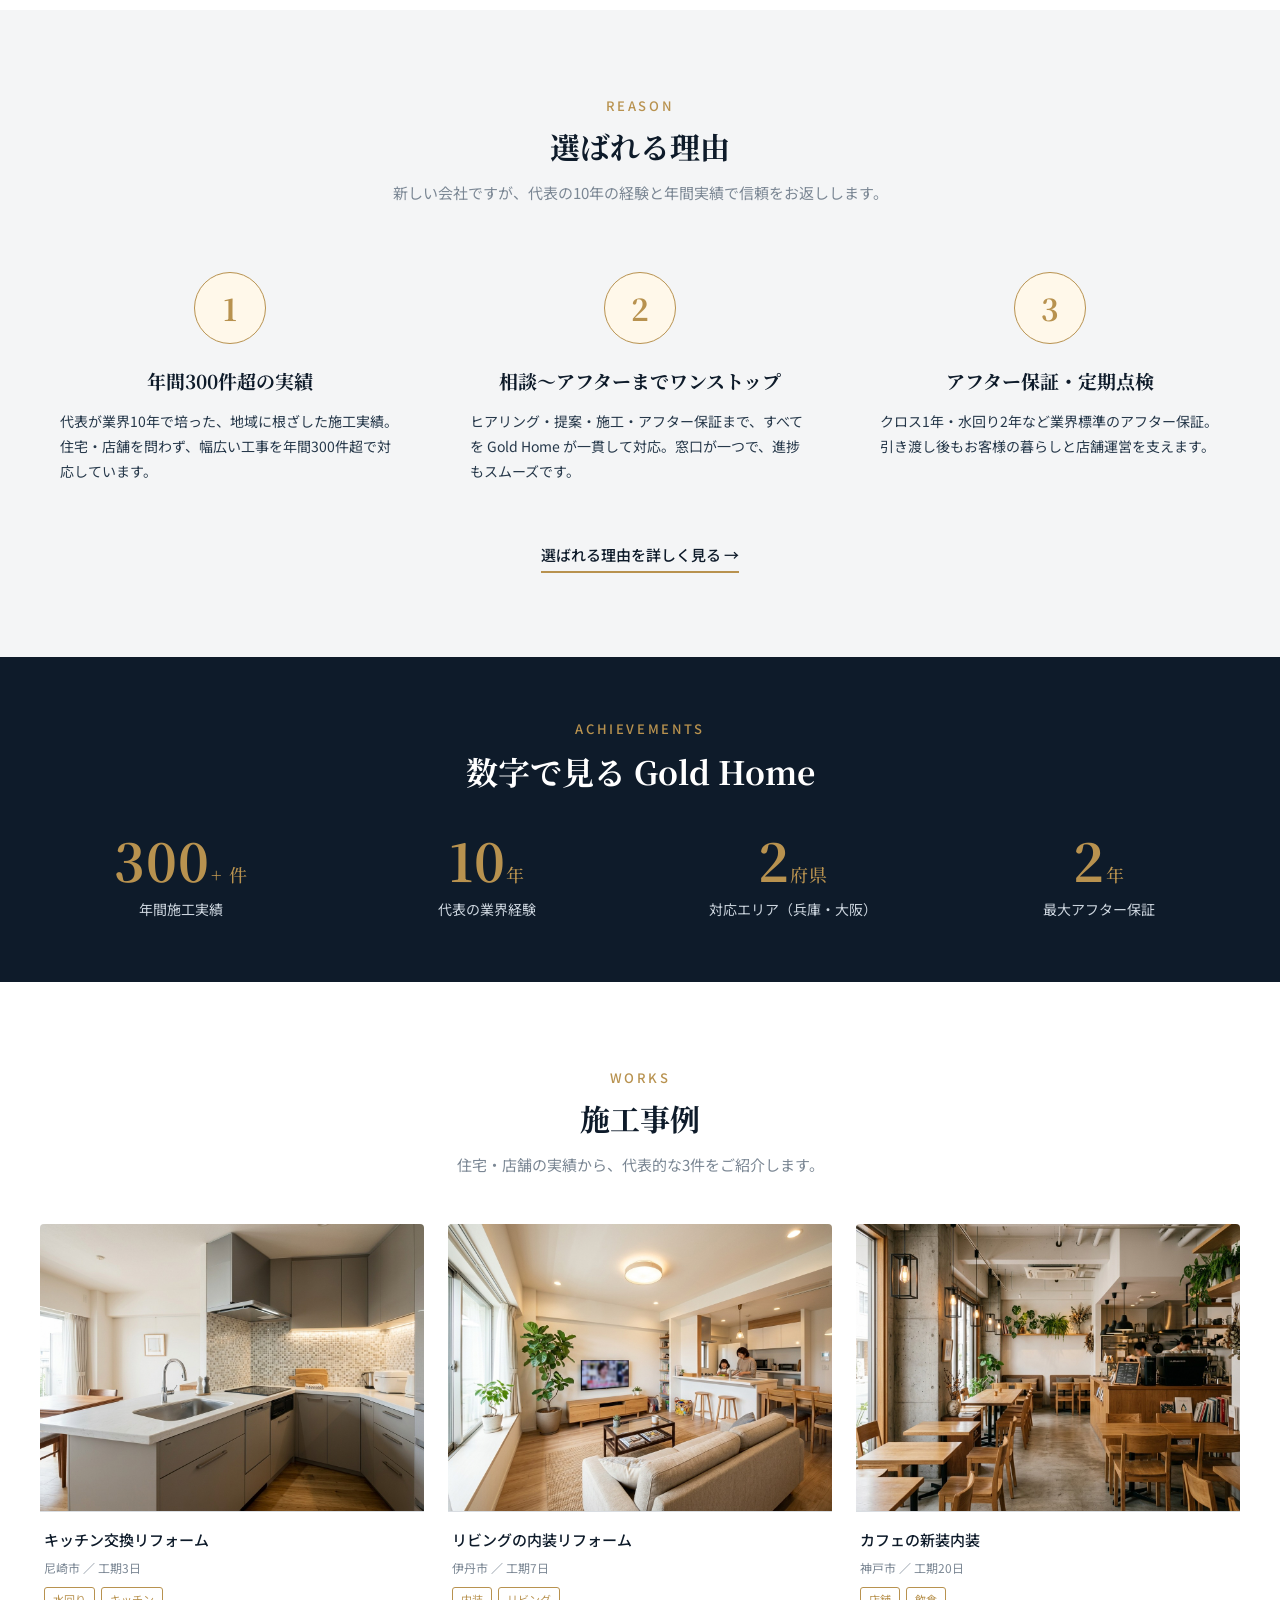
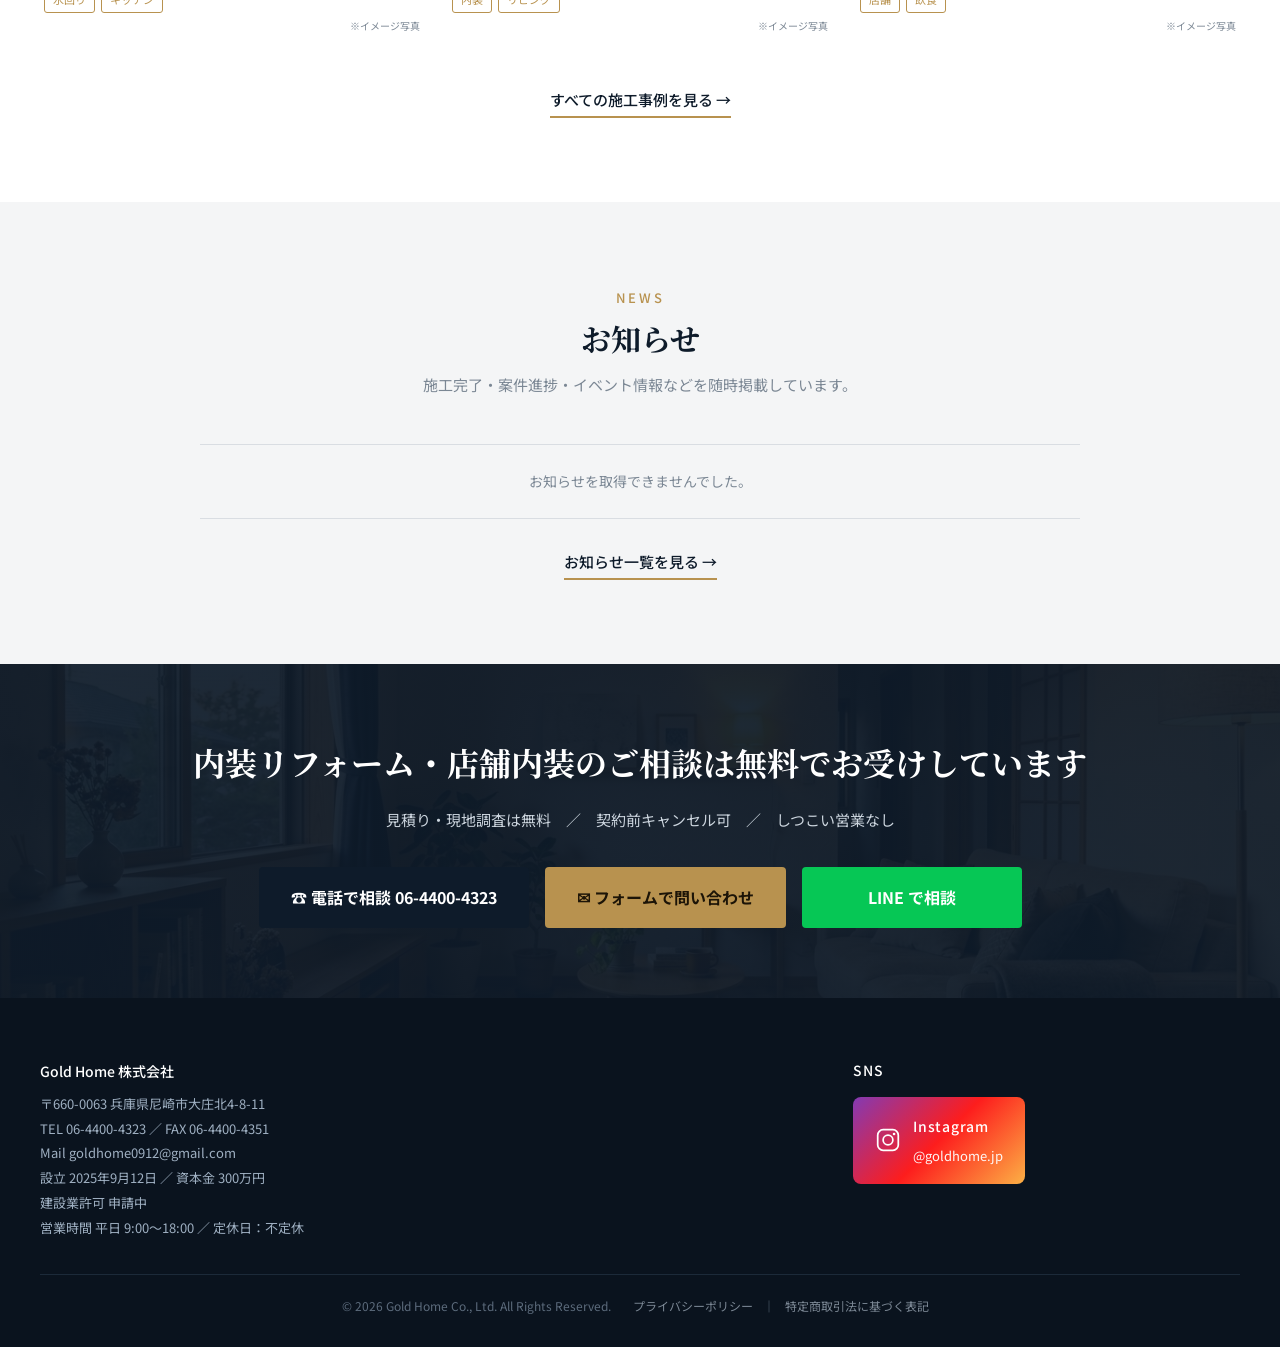
==== commit dca704cf: "TOPヒーローの文言を簡潔化＆ネイビー透過を薄めて背景写真を活かす" ====
--- a/index.html
+++ b/index.html
@@ -69,9 +69,9 @@
 <section class="hero">
   <div class="bg" style="background-image:url('images/01_hero/hero_A_住宅リビング_主候補.jpg')"></div>
   <div class="wrap inner">
-    <span class="tag">GOLD HOME — 空間の価値を、確かな施工で</span>
-    <h1 class="serif">暮らしを変える、<span>確かな施工</span>を。<br>兵庫・大阪の内装リフォーム・店舗内装は Gold Home へ。</h1>
-    <p>兵庫県阪神間・大阪府対応。年間300件超の施工実績と、<br>相談〜アフターまでのワンストップ体制で、お住まいと店舗を支えます。</p>
+    <span class="tag">GOLD HOME</span>
+    <h1 class="serif">暮らしを変える、<span>確かな施工</span>を。</h1>
+    <p>兵庫・大阪の内装リフォーム・店舗内装。</p>
     <div class="cta">
       <a class="btn lg" href="service.html#residential">ご自宅（住宅リフォーム）をお考えの方 →</a>
       <a class="btn ghost lg" href="service.html#commercial">店舗・オフィスをお考えの方 →</a>
--- a/css/common.css
+++ b/css/common.css
@@ -117,11 +117,11 @@
 .hero .bg{
   position:absolute;inset:0;
   background-size:cover;background-position:center;
-  opacity:.5;
+  opacity:.9;
 }
 .hero::after{
   content:"";position:absolute;inset:0;
-  background:linear-gradient(90deg,rgba(14,27,42,.85) 0%,rgba(14,27,42,.55) 100%);
+  background:linear-gradient(90deg,rgba(14,27,42,.6) 0%,rgba(14,27,42,.25) 100%);
   z-index:1;
 }
 .hero .inner{position:relative;z-index:2;padding:80px 0;max-width:820px}
@@ -490,6 +490,12 @@
 .news-content img{margin:1em 0;border-radius:4px}
 .news-content a{color:var(--gold);text-decoration:underline}
 .news-content ul,.news-content ol{margin:0 0 1.2em 1.6em}
+.form-thanks{max-width:720px;margin:0 auto;padding:48px 32px;text-align:center;background:#fff;border:1px solid var(--line);border-radius:8px}
+.form-thanks h3{font-size:24px;color:var(--ink);margin-bottom:20px}
+.form-thanks p{color:var(--ink2);line-height:2;margin-bottom:24px;font-size:15px}
+.form-thanks a{color:var(--gold);font-weight:500}
+.form-thanks .btn{margin-top:8px}
+
 .news-pager{margin:48px auto 0;display:flex;justify-content:center;flex-wrap:wrap;gap:6px;font-size:14px}
 .news-pager .pg-num,.news-pager .pg-nav{display:inline-flex;align-items:center;justify-content:center;min-width:38px;height:38px;padding:0 12px;border:1px solid var(--line);color:var(--ink);background:#fff;transition:background .2s,border-color .2s,color .2s;letter-spacing:.02em}
 .news-pager .pg-num:hover,.news-pager .pg-nav:hover{background:var(--bg-alt);border-color:var(--gold)}
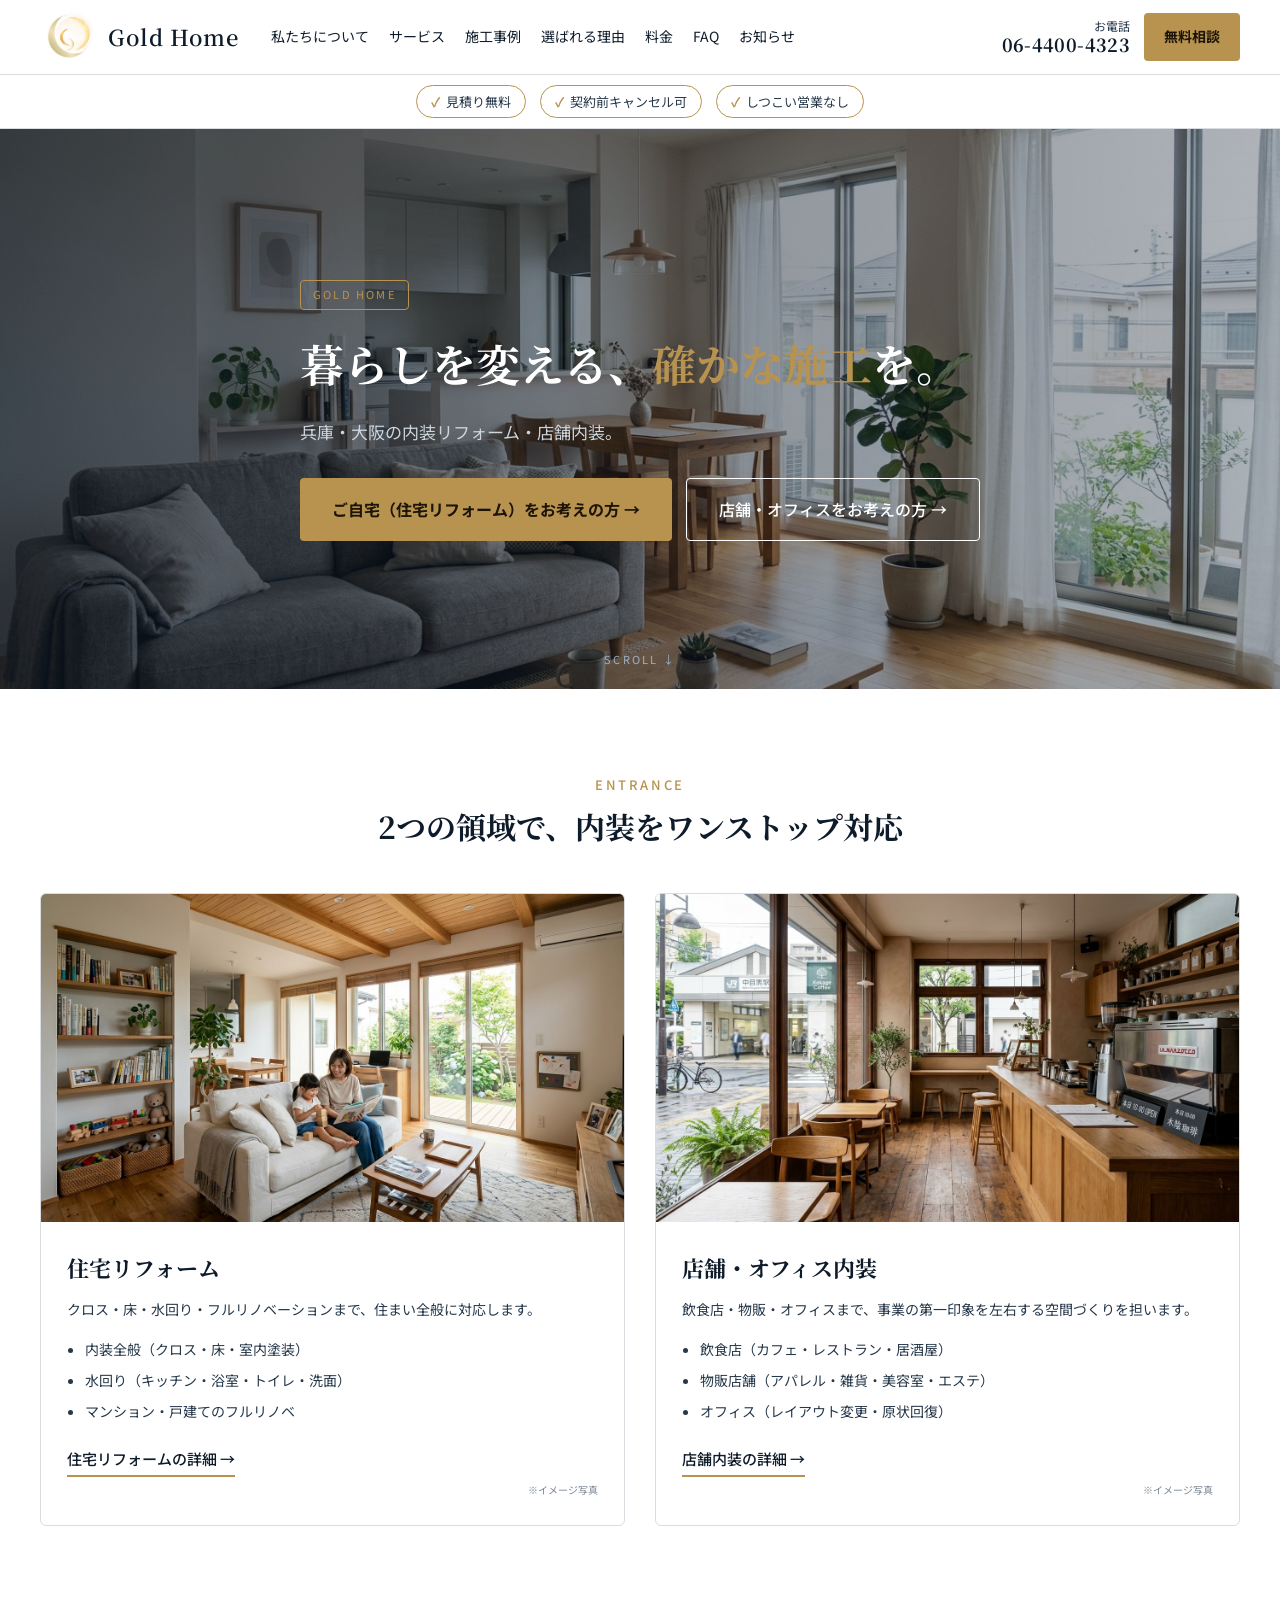
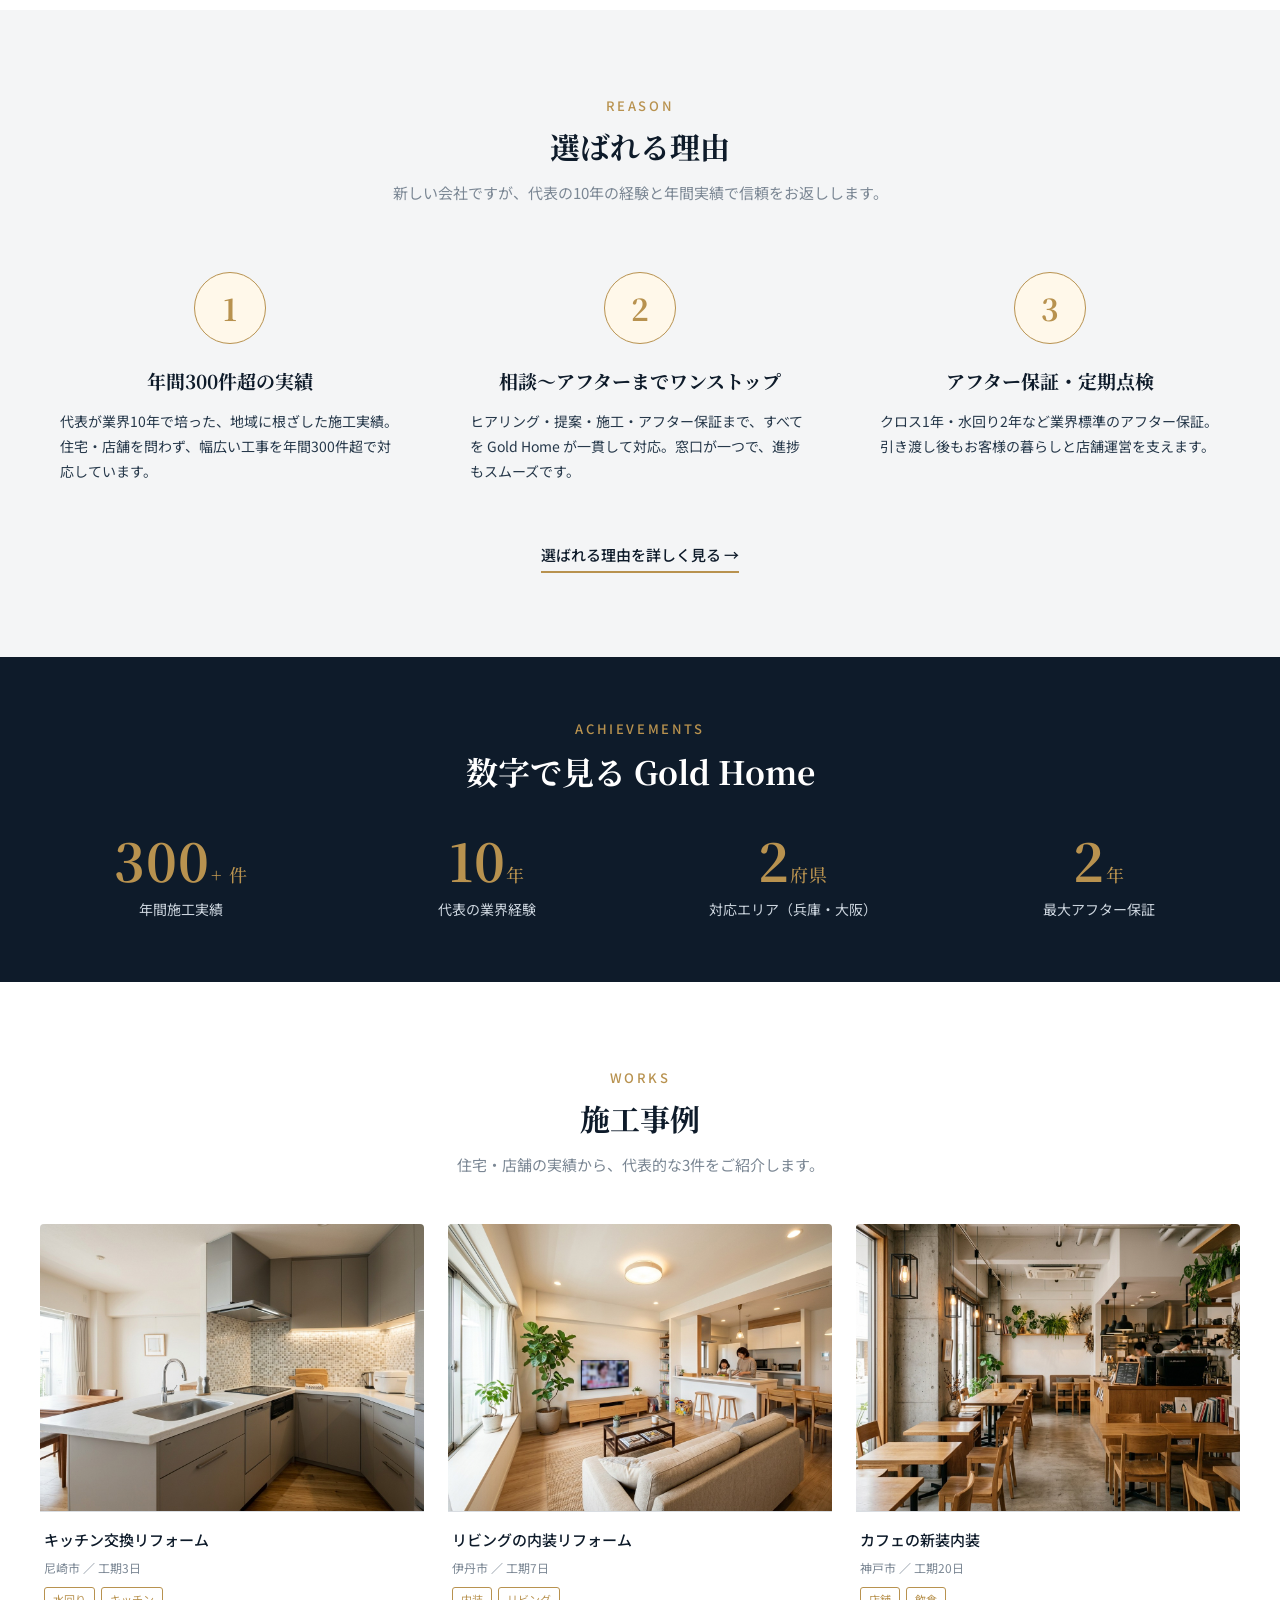
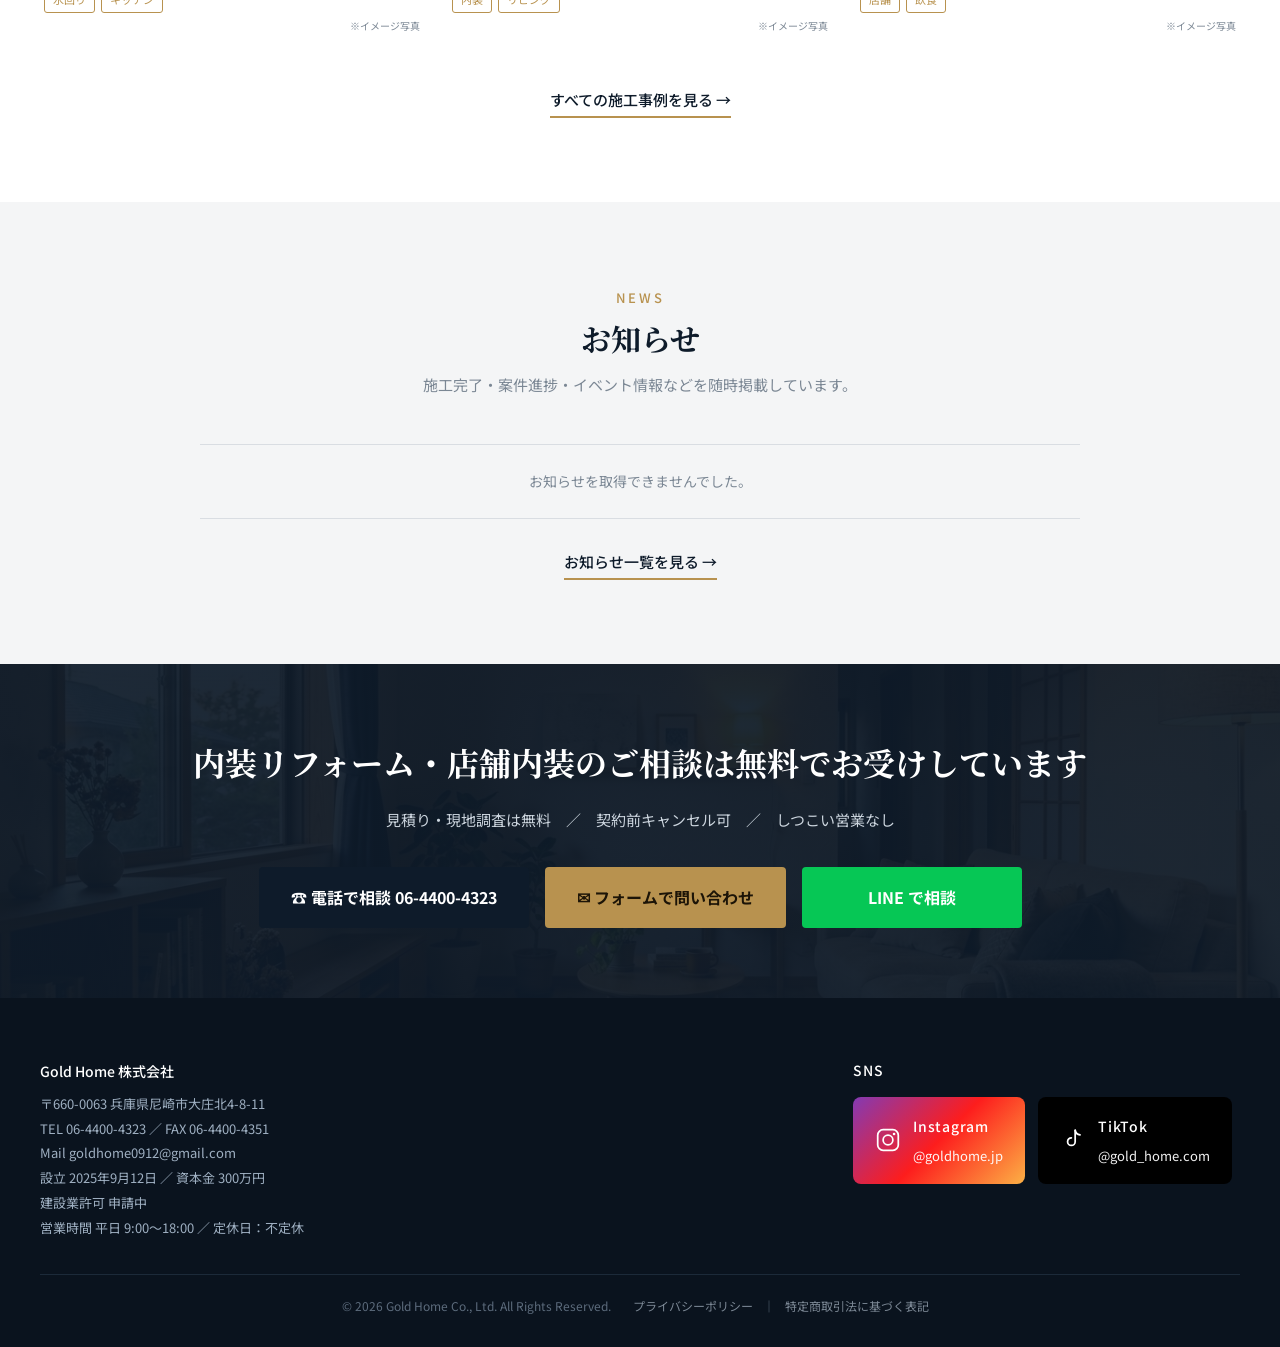
==== commit f8422f29: "フッターSNS欄にTikTokボタンを追加 Co-Authored-By: Claude Opus 4.7 <noreply@anthropic.com>" ====
--- a/index.html
+++ b/index.html
@@ -243,6 +243,16 @@
             <span class="handle">@goldhome.jp</span>
           </div>
         </a>
+        <a href="https://www.tiktok.com/@gold_home.com" target="_blank" rel="noopener" class="tk-link">
+          <svg class="tk-icon" viewBox="0 0 24 24" fill="none" xmlns="http://www.w3.org/2000/svg" aria-hidden="true">
+            <path d="M14 3v10.5a3.5 3.5 0 1 1-3.5-3.5" stroke="#fff" stroke-width="1.6" stroke-linecap="round" stroke-linejoin="round"/>
+            <path d="M14 3c.4 2.3 2.2 4 4.5 4.2" stroke="#fff" stroke-width="1.6" stroke-linecap="round" stroke-linejoin="round"/>
+          </svg>
+          <div>
+            <b>TikTok</b>
+            <span class="handle">@gold_home.com</span>
+          </div>
+        </a>
       </div>
     </div>
     <div class="copy">© 2026 Gold Home Co., Ltd. All Rights Reserved.　<a href="privacy.html">プライバシーポリシー</a>｜<a href="tokutei.html">特定商取引法に基づく表記</a></div>
--- a/css/common.css
+++ b/css/common.css
@@ -354,6 +354,12 @@
 .ig-link .ig-icon{width:26px;height:26px;flex:0 0 26px}
 .ig-link b{color:#fff;display:block;font-size:14px;letter-spacing:.05em;font-weight:500}
 .ig-link .handle{color:#fff;font-size:13px;opacity:.95}
+.tk-link{display:inline-flex;align-items:center;gap:12px;background:#000;color:#fff;padding:14px 22px;border-radius:8px;transition:transform .2s,box-shadow .2s;text-decoration:none;line-height:1.4;margin-left:10px}
+.tk-link:hover{transform:translateY(-2px);box-shadow:0 6px 18px rgba(0,0,0,.35);color:#fff}
+.tk-link .tk-icon{width:26px;height:26px;flex:0 0 26px}
+.tk-link b{color:#fff;display:block;font-size:14px;letter-spacing:.05em;font-weight:500}
+.tk-link .handle{color:#fff;font-size:13px;opacity:.95}
+@media (max-width:640px){.tk-link{margin-left:0;margin-top:10px}}
 .fcols h4,.fcols .fh-title{color:#fff;font-size:14px;margin-bottom:14px;font-weight:500;letter-spacing:.05em;display:block}
 .fcols a{color:#9fb0c2;line-height:2.2}
 .fcols a:hover{color:var(--gold)}
